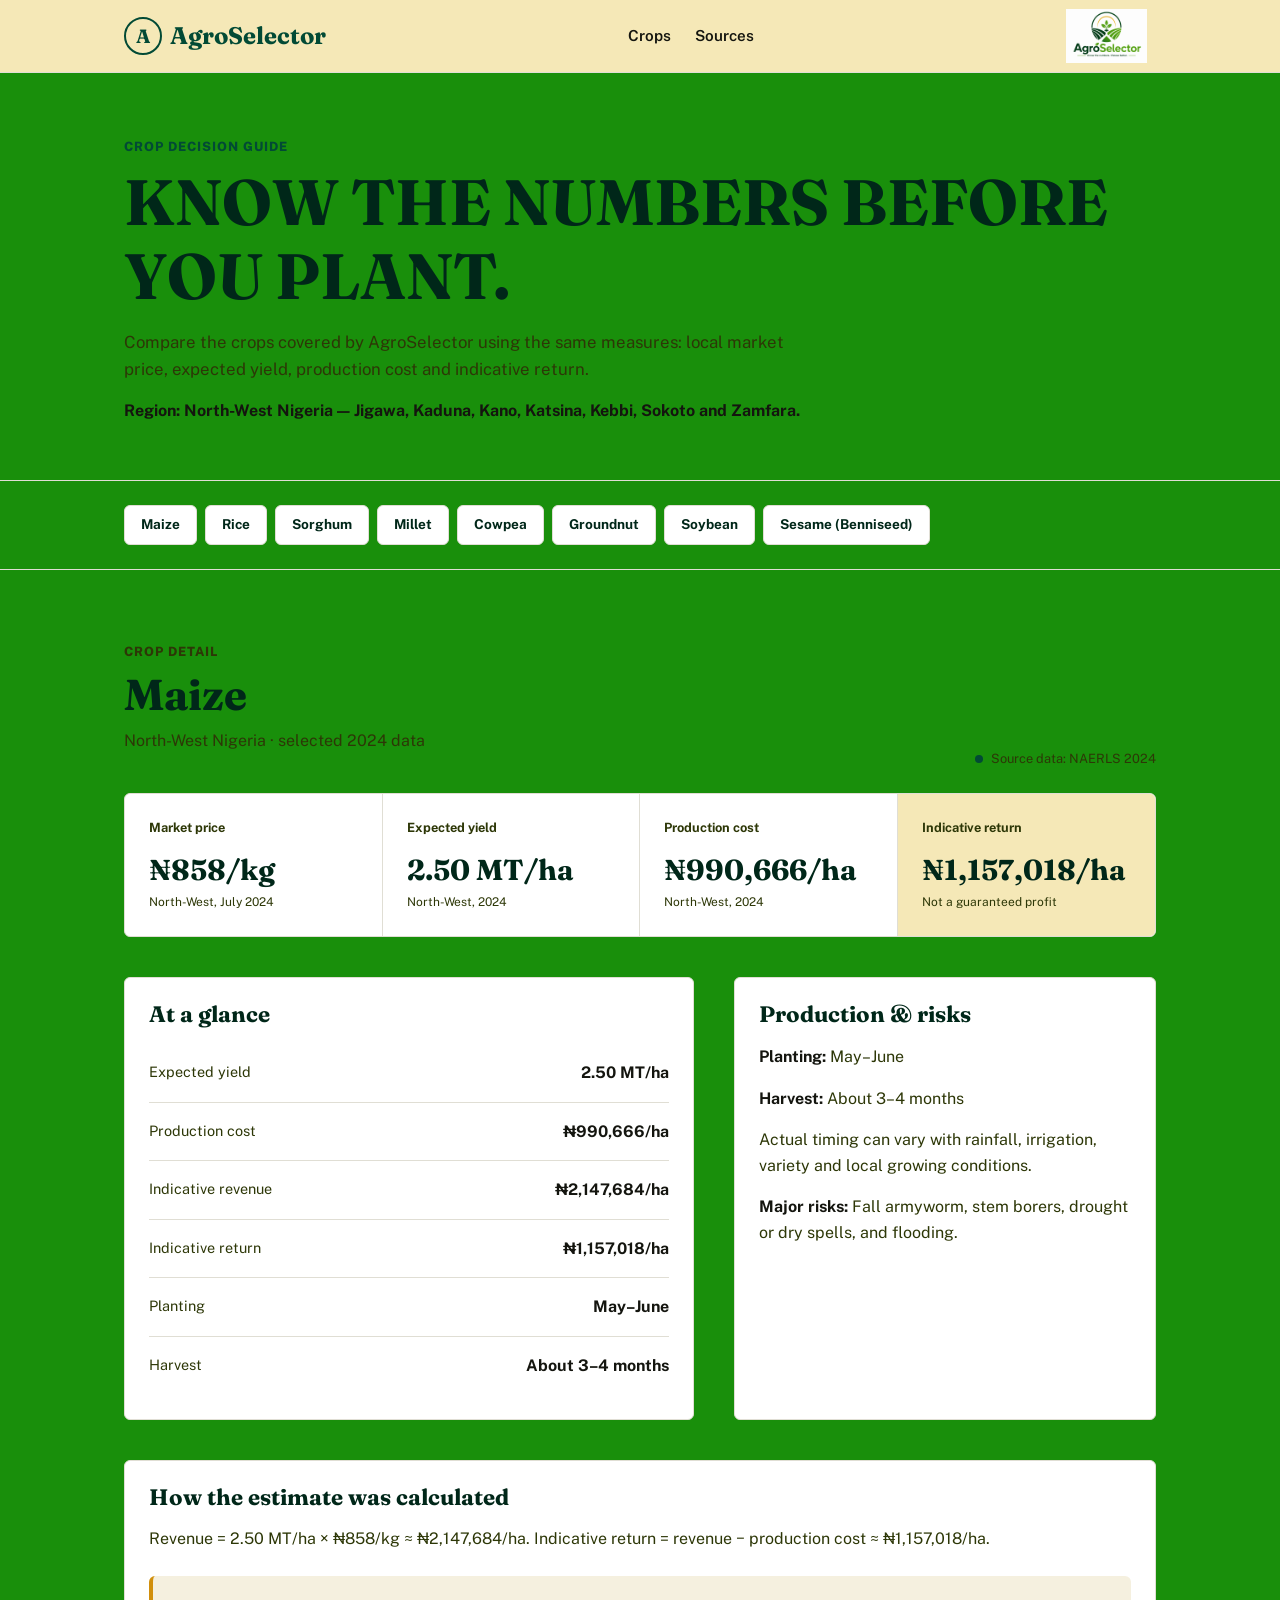
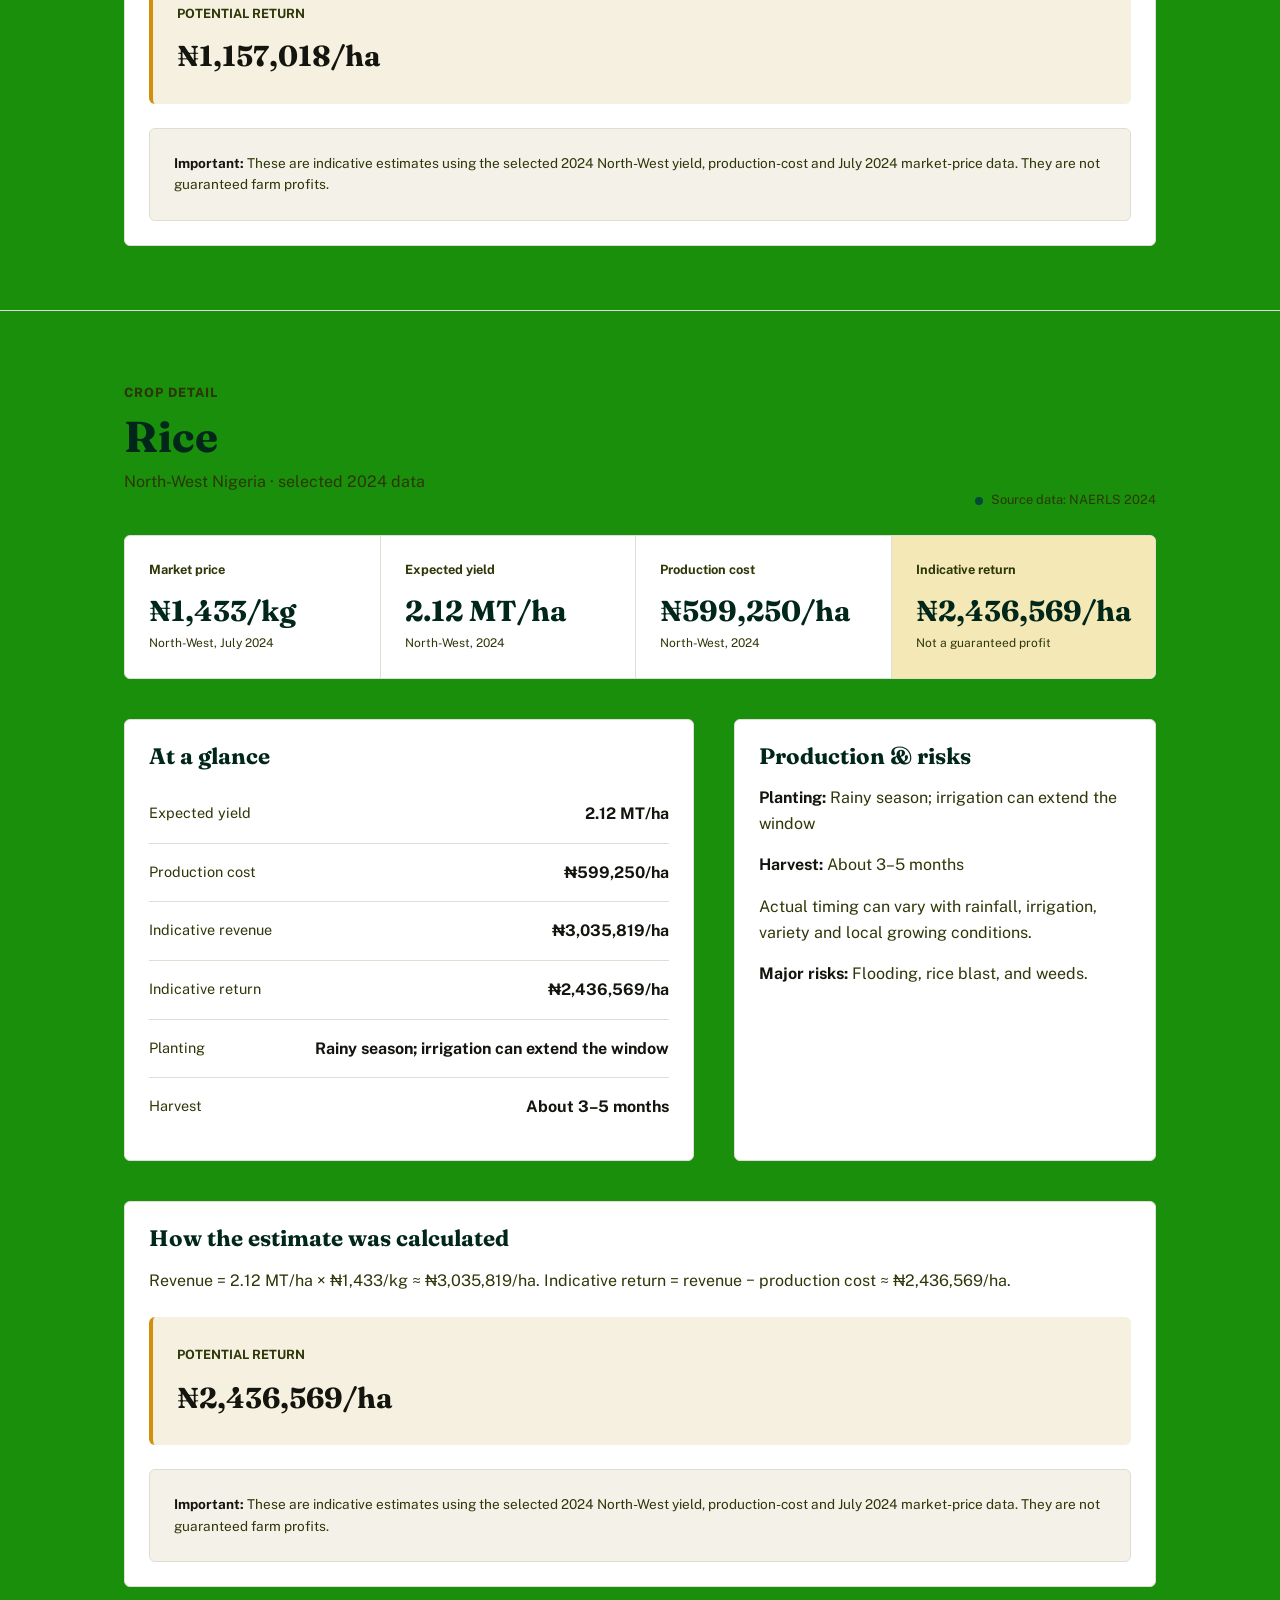
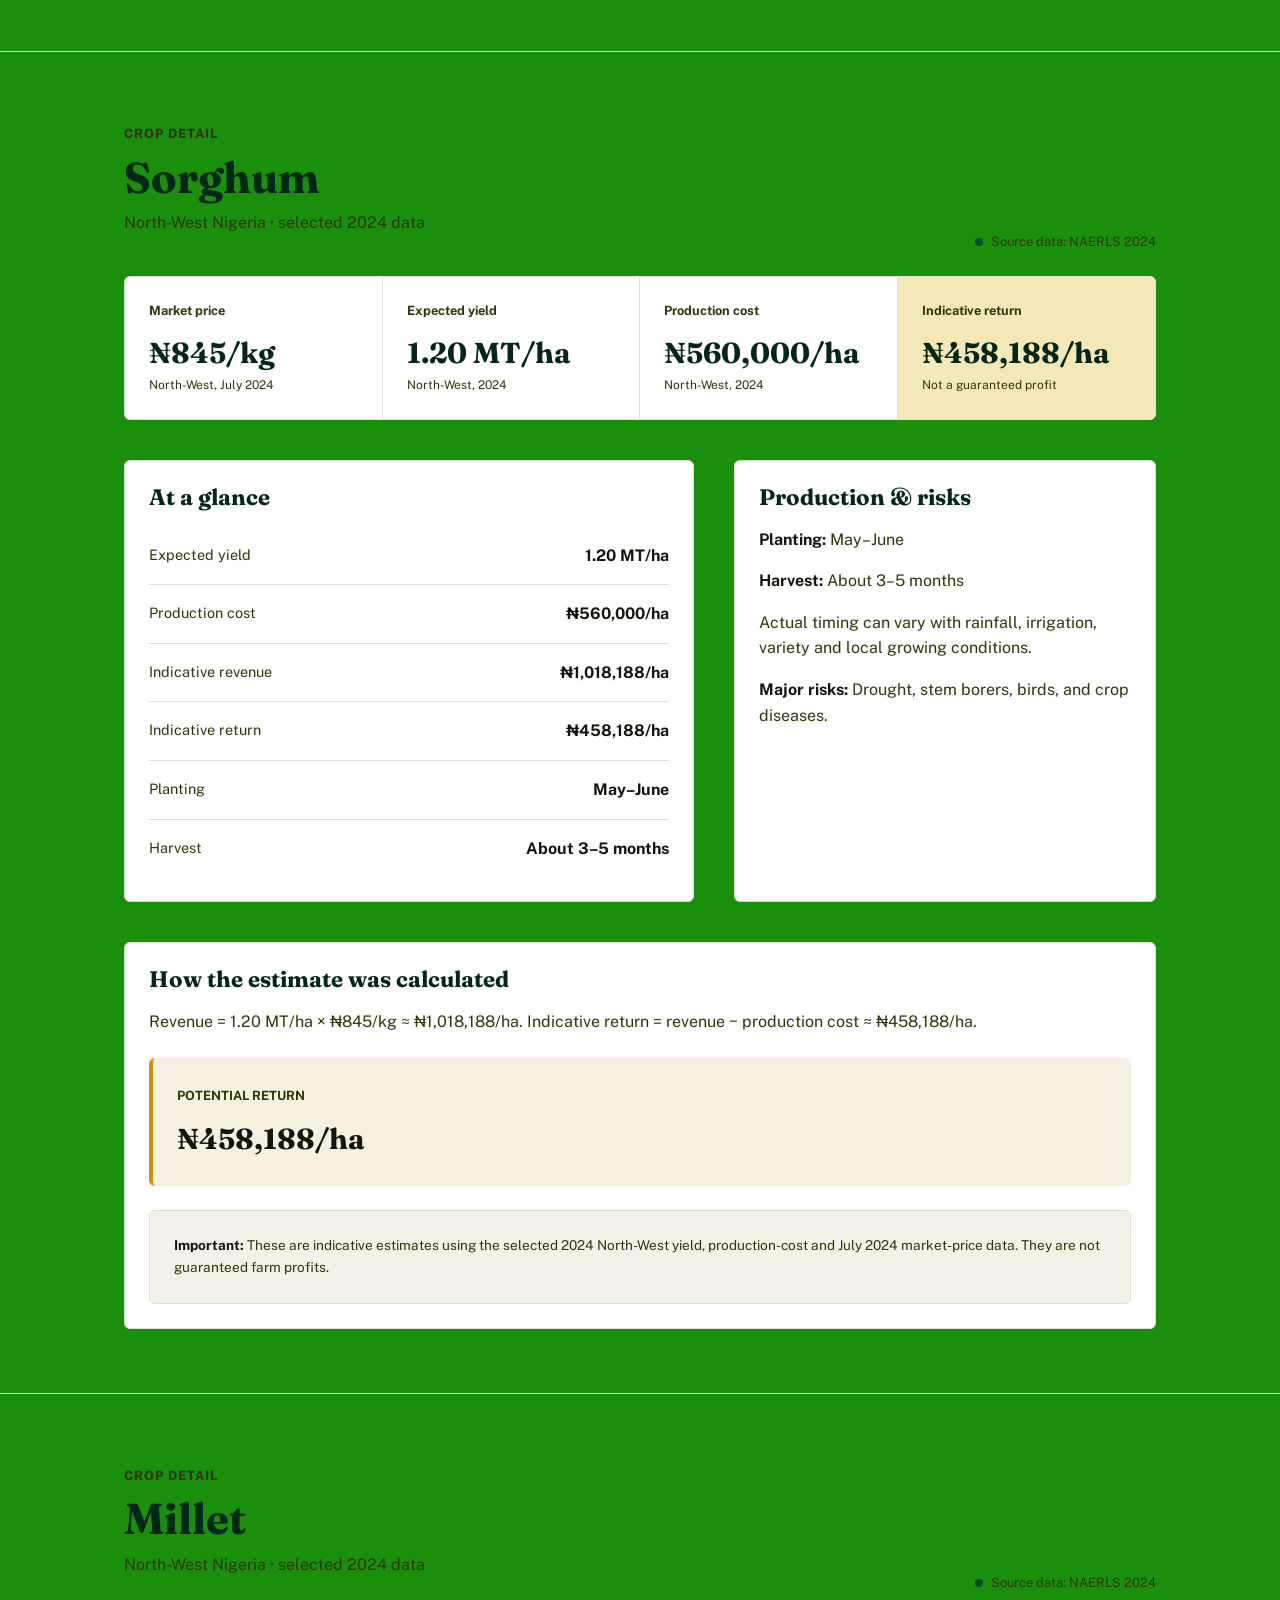
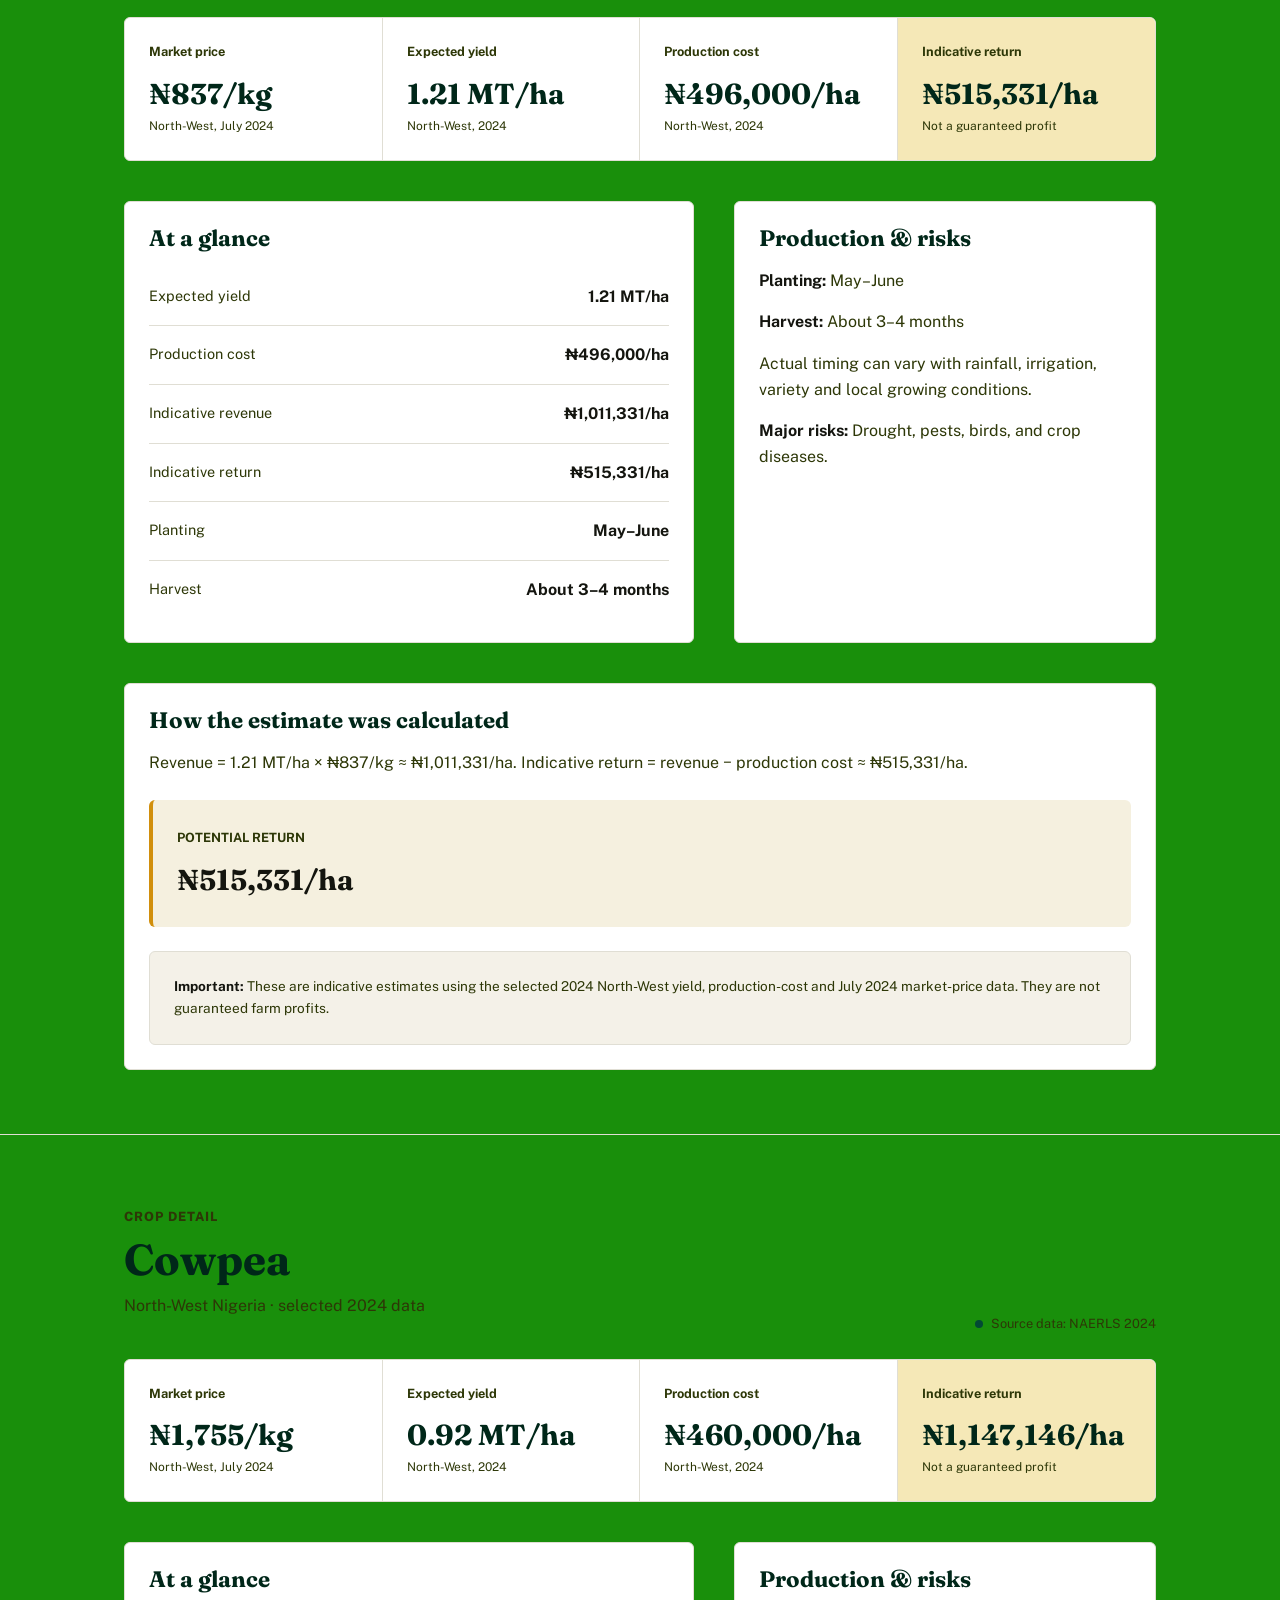
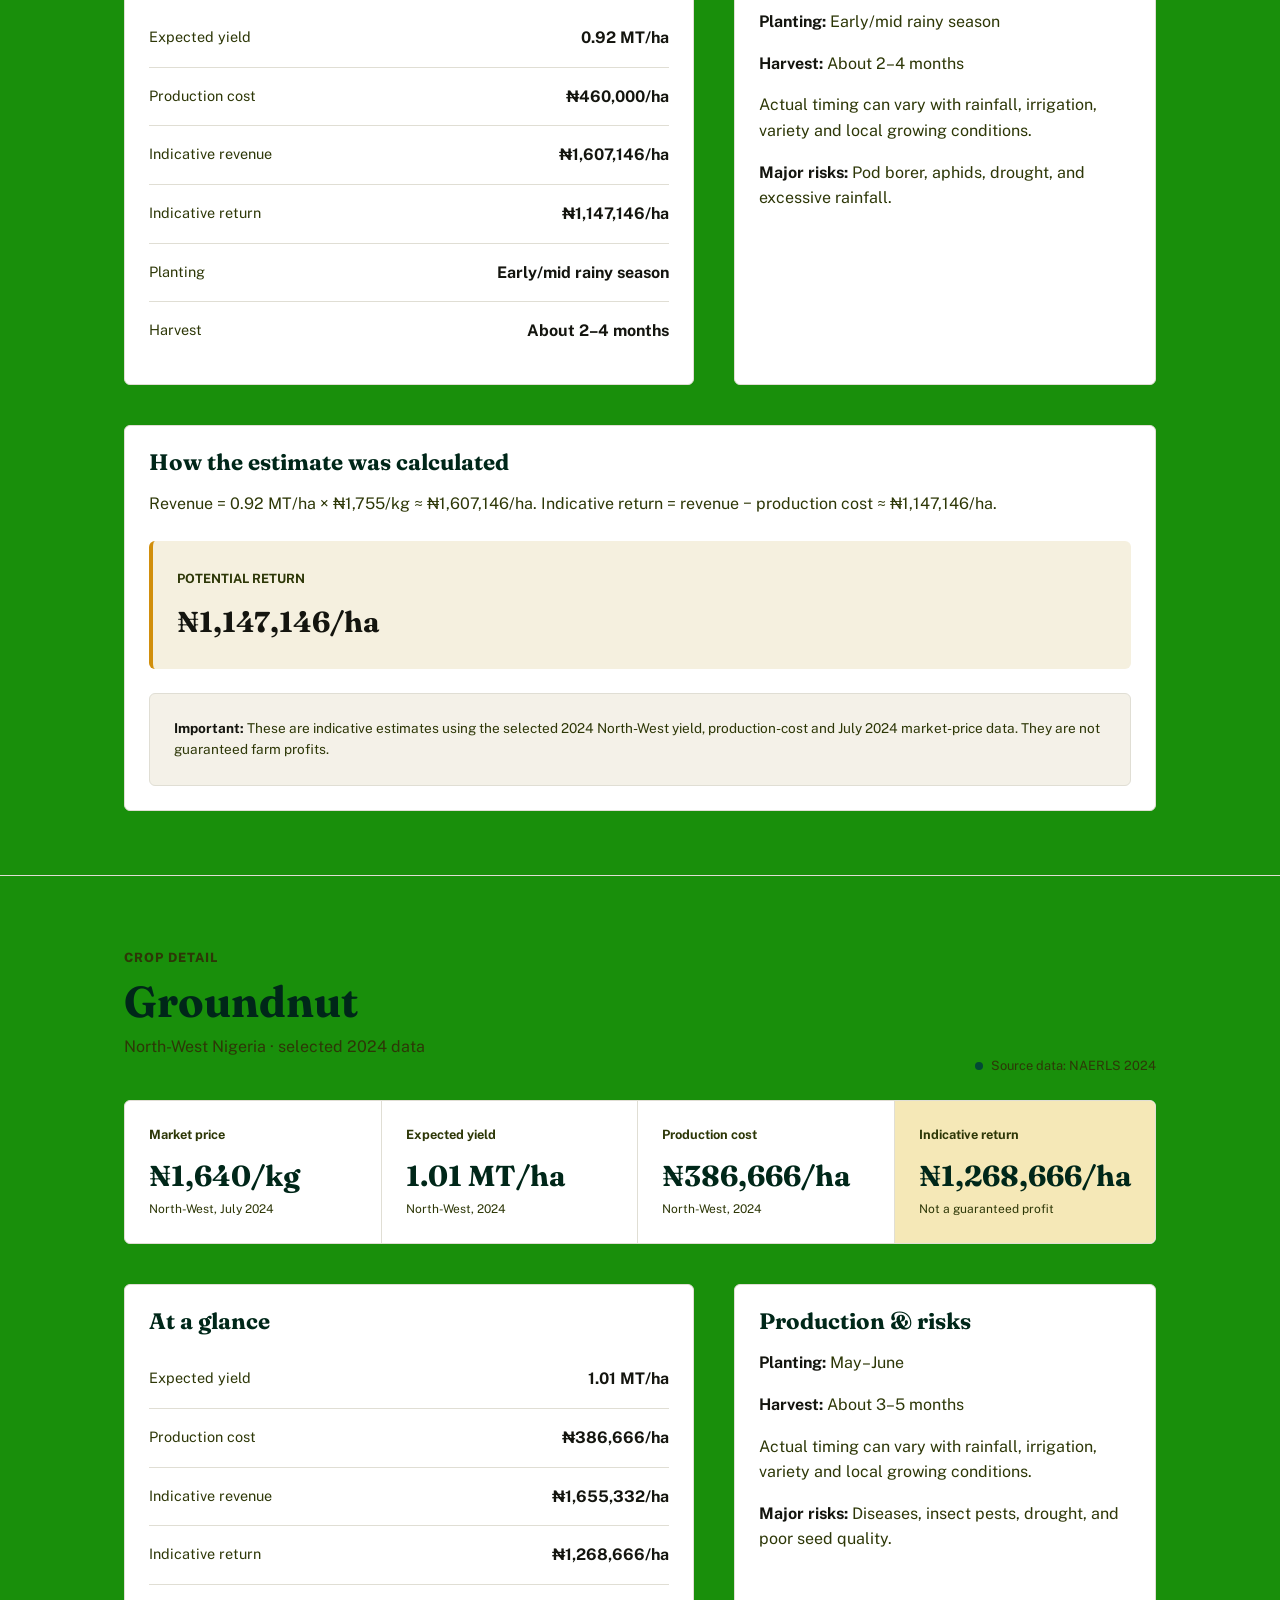
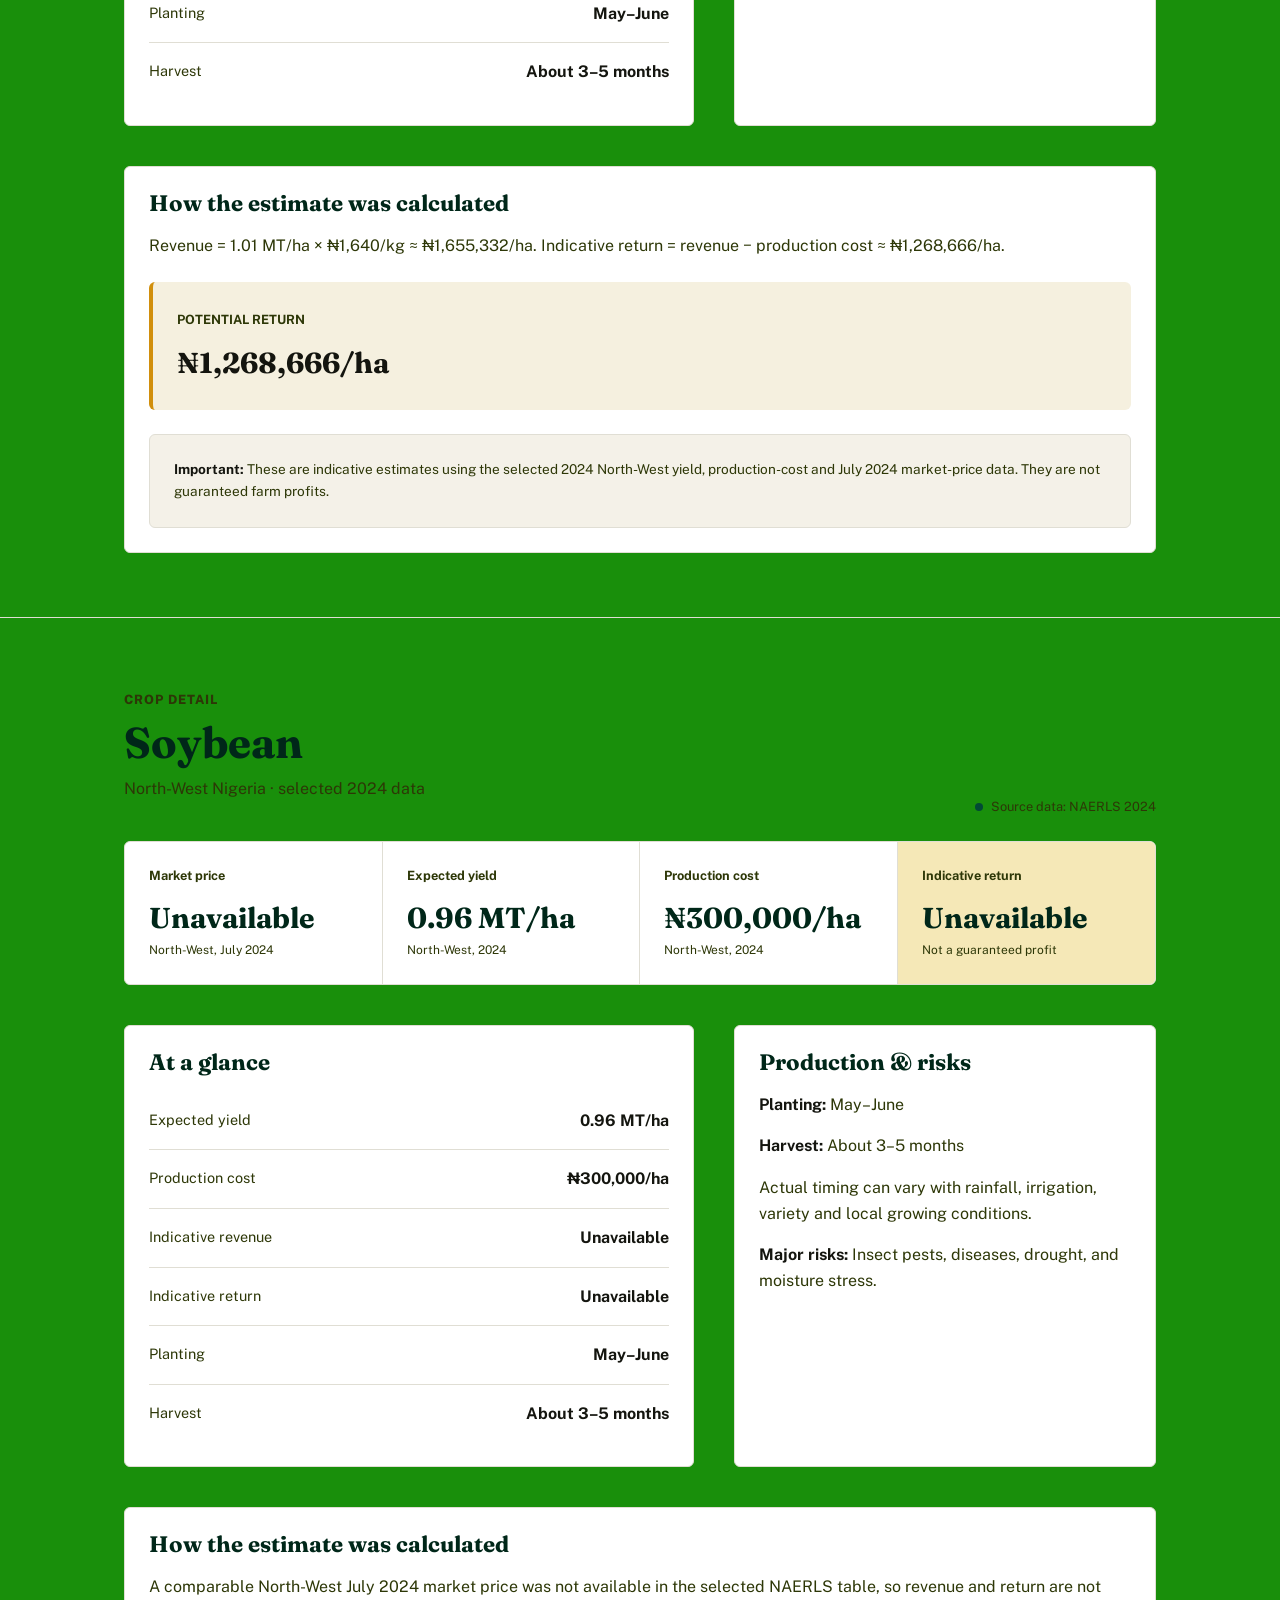
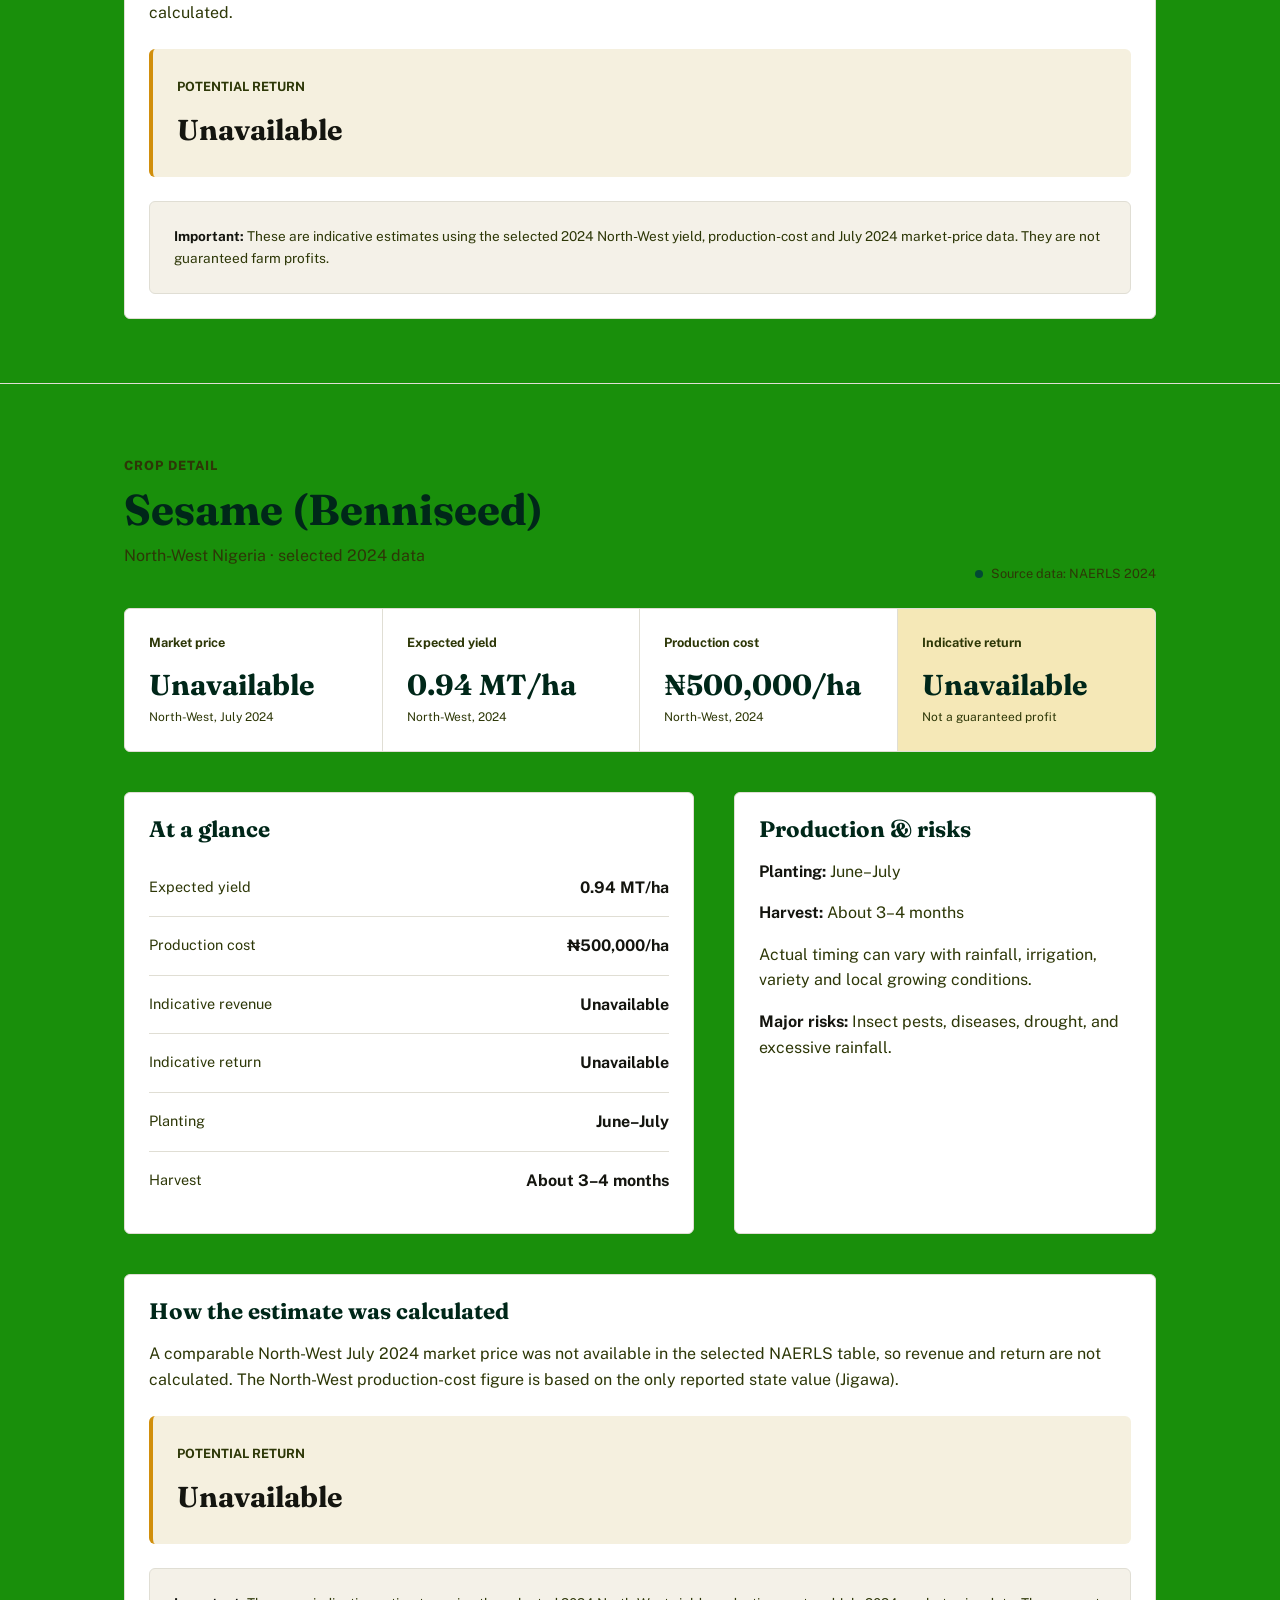
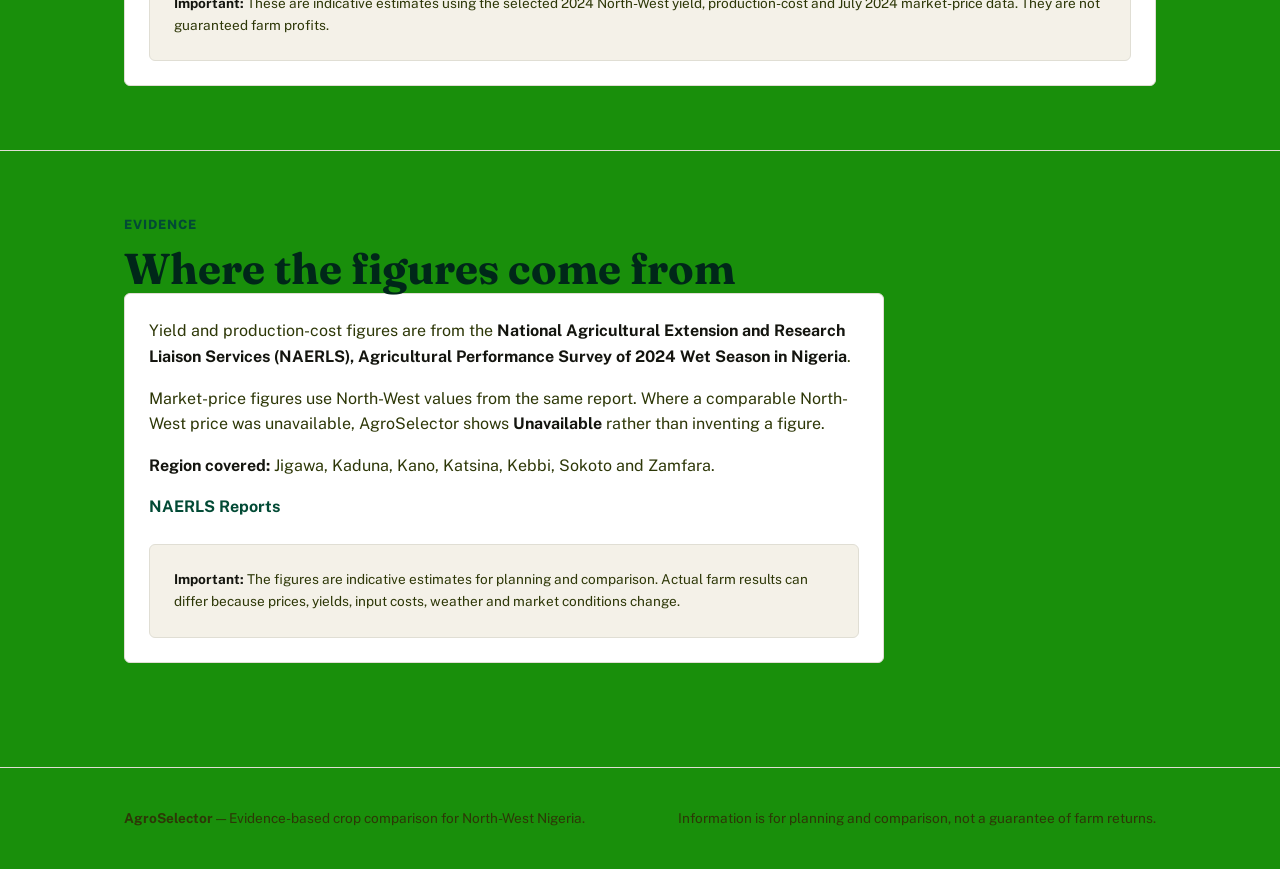
==== agroselector-crop-details.html @ f5504c43 "Add selector pod project files" ====
<!DOCTYPE html>
<html lang="en">
<head>
  <meta charset="UTF-8">
  <meta name="viewport" content="width=device-width, initial-scale=1.0">
  <title>AgroSelector | North-West Nigeria Crop Details</title>
  <meta name="description" content="AgroSelector crop figures for North-West Nigeria: market price, yield, production cost and indicative return.">
  <link rel="preconnect" href="https://fonts.googleapis.com">
  <link rel="preconnect" href="https://fonts.gstatic.com" crossorigin>
  <link href="https://fonts.googleapis.com/css2?family=Fraunces:wght@500;600;700&family=Public+Sans:wght@400;500;600;700;800&display=swap" rel="stylesheet">
  <link rel="stylesheet" href="brand.css">
  <link rel="stylesheet" href="agroselector-detail.css">
  
</head>
<body>

<header class="navbar">
  <div class="navbar-inner">
    <a href="#top" class="logo" aria-label="AgroSelector home">
      <span class="logo-mark">A</span>
      <span>AgroSelector</span>
    </a>
    <nav class="nav-links" aria-label="Main navigation">
      <a href="#crops">Crops</a>
      <a href="#sources">Sources</a>
    </nav>
    <img class="logo-image" src="logo.png" alt="AgroSelector logo">
  </div>
</header>

<main id="top">
  <section class="page-intro">
    <div class="wrap">
      <p class="eyebrow">Crop decision guide</p>
      <h1>KNOW THE NUMBERS BEFORE YOU PLANT.</h1>
      <p class="intro-copy">
        Compare the crops covered by AgroSelector using the same measures:
        local market price, expected yield, production cost and indicative return.
      </p>
      <p class="region-line">Region: North-West Nigeria — Jigawa, Kaduna, Kano, Katsina, Kebbi, Sokoto and Zamfara.</p>
    </div>
  </section>

  <nav class="crop-index" id="crops" aria-label="Crop sections">
    <div class="wrap crop-index-inner">
      <a href="#maize">Maize</a><a href="#rice">Rice</a><a href="#sorghum">Sorghum</a><a href="#millet">Millet</a><a href="#cowpea">Cowpea</a><a href="#groundnut">Groundnut</a><a href="#soybean">Soybean</a><a href="#sesame">Sesame (Benniseed)</a>
    </div>
  </nav>

  
    <section class="crop" id="maize">
      <div class="wrap">
        <div class="crop-head">
          <div>
            <p class="eyebrow">Crop detail</p>
            <h2>Maize</h2>
            <p>North-West Nigeria · selected 2024 data</p>
          </div>
          <div class="status"><span class="dot"></span>Source data: NAERLS 2024</div>
        </div>

        <div class="decision-panel" aria-label="Maize decision figures">
          <div class="metric">
            <span class="metric-label">Market price</span>
            <strong class="metric-value">₦858/kg</strong>
            <span class="metric-note">North-West, July 2024</span>
          </div>
          <div class="metric">
            <span class="metric-label">Expected yield</span>
            <strong class="metric-value">2.50 MT/ha</strong>
            <span class="metric-note">North-West, 2024</span>
          </div>
          <div class="metric">
            <span class="metric-label">Production cost</span>
            <strong class="metric-value">₦990,666/ha</strong>
            <span class="metric-note">North-West, 2024</span>
          </div>
          <div class="metric metric-return">
            <span class="metric-label">Indicative return</span>
            <strong class="metric-value">₦1,157,018/ha</strong>
            <span class="metric-note">Not a guaranteed profit</span>
          </div>
        </div>

        <div class="detail-grid">
          <article class="detail-block">
            <h3>At a glance</h3>
            <ul class="data-list">
              <li><span>Expected yield</span><strong>2.50 MT/ha</strong></li>
              <li><span>Production cost</span><strong>₦990,666/ha</strong></li>
              <li><span>Indicative revenue</span><strong>₦2,147,684/ha</strong></li>
              <li><span>Indicative return</span><strong>₦1,157,018/ha</strong></li>
              <li><span>Planting</span><strong>May–June</strong></li>
              <li><span>Harvest</span><strong>About 3–4 months</strong></li>
            </ul>
          </article>

          <article class="detail-block">
            <h3>Production & risks</h3>
            <p><strong>Planting:</strong> May–June</p>
            <p><strong>Harvest:</strong> About 3–4 months</p>
            <p>Actual timing can vary with rainfall, irrigation, variety and local growing conditions.</p>
            <p><strong>Major risks:</strong> Fall armyworm, stem borers, drought or dry spells, and flooding.</p>
          </article>
        </div>

        <article class="detail-block" style="margin-top:var(--s4)">
          <h3>How the estimate was calculated</h3>
          <p>Revenue = 2.50 MT/ha × ₦858/kg ≈ ₦2,147,684/ha. Indicative return = revenue − production cost ≈ ₦1,157,018/ha.</p>
          <div class="return-box">
            <span class="return-label">Potential return</span>
            <strong class="return-value">₦1,157,018/ha</strong>
          </div>
          <div class="notice">
            <strong>Important:</strong> These are indicative estimates using the selected 2024 North-West yield,
            production-cost and July 2024 market-price data. They are not guaranteed farm profits.
          </div>
        </article>
      </div>
    </section>
    
    <section class="crop" id="rice">
      <div class="wrap">
        <div class="crop-head">
          <div>
            <p class="eyebrow">Crop detail</p>
            <h2>Rice</h2>
            <p>North-West Nigeria · selected 2024 data</p>
          </div>
          <div class="status"><span class="dot"></span>Source data: NAERLS 2024</div>
        </div>

        <div class="decision-panel" aria-label="Rice decision figures">
          <div class="metric">
            <span class="metric-label">Market price</span>
            <strong class="metric-value">₦1,433/kg</strong>
            <span class="metric-note">North-West, July 2024</span>
          </div>
          <div class="metric">
            <span class="metric-label">Expected yield</span>
            <strong class="metric-value">2.12 MT/ha</strong>
            <span class="metric-note">North-West, 2024</span>
          </div>
          <div class="metric">
            <span class="metric-label">Production cost</span>
            <strong class="metric-value">₦599,250/ha</strong>
            <span class="metric-note">North-West, 2024</span>
          </div>
          <div class="metric metric-return">
            <span class="metric-label">Indicative return</span>
            <strong class="metric-value">₦2,436,569/ha</strong>
            <span class="metric-note">Not a guaranteed profit</span>
          </div>
        </div>

        <div class="detail-grid">
          <article class="detail-block">
            <h3>At a glance</h3>
            <ul class="data-list">
              <li><span>Expected yield</span><strong>2.12 MT/ha</strong></li>
              <li><span>Production cost</span><strong>₦599,250/ha</strong></li>
              <li><span>Indicative revenue</span><strong>₦3,035,819/ha</strong></li>
              <li><span>Indicative return</span><strong>₦2,436,569/ha</strong></li>
              <li><span>Planting</span><strong>Rainy season; irrigation can extend the window</strong></li>
              <li><span>Harvest</span><strong>About 3–5 months</strong></li>
            </ul>
          </article>

          <article class="detail-block">
            <h3>Production & risks</h3>
            <p><strong>Planting:</strong> Rainy season; irrigation can extend the window</p>
            <p><strong>Harvest:</strong> About 3–5 months</p>
            <p>Actual timing can vary with rainfall, irrigation, variety and local growing conditions.</p>
            <p><strong>Major risks:</strong> Flooding, rice blast, and weeds.</p>
          </article>
        </div>

        <article class="detail-block" style="margin-top:var(--s4)">
          <h3>How the estimate was calculated</h3>
          <p>Revenue = 2.12 MT/ha × ₦1,433/kg ≈ ₦3,035,819/ha. Indicative return = revenue − production cost ≈ ₦2,436,569/ha.</p>
          <div class="return-box">
            <span class="return-label">Potential return</span>
            <strong class="return-value">₦2,436,569/ha</strong>
          </div>
          <div class="notice">
            <strong>Important:</strong> These are indicative estimates using the selected 2024 North-West yield,
            production-cost and July 2024 market-price data. They are not guaranteed farm profits.
          </div>
        </article>
      </div>
    </section>
    
    <section class="crop" id="sorghum">
      <div class="wrap">
        <div class="crop-head">
          <div>
            <p class="eyebrow">Crop detail</p>
            <h2>Sorghum</h2>
            <p>North-West Nigeria · selected 2024 data</p>
          </div>
          <div class="status"><span class="dot"></span>Source data: NAERLS 2024</div>
        </div>

        <div class="decision-panel" aria-label="Sorghum decision figures">
          <div class="metric">
            <span class="metric-label">Market price</span>
            <strong class="metric-value">₦845/kg</strong>
            <span class="metric-note">North-West, July 2024</span>
          </div>
          <div class="metric">
            <span class="metric-label">Expected yield</span>
            <strong class="metric-value">1.20 MT/ha</strong>
            <span class="metric-note">North-West, 2024</span>
          </div>
          <div class="metric">
            <span class="metric-label">Production cost</span>
            <strong class="metric-value">₦560,000/ha</strong>
            <span class="metric-note">North-West, 2024</span>
          </div>
          <div class="metric metric-return">
            <span class="metric-label">Indicative return</span>
            <strong class="metric-value">₦458,188/ha</strong>
            <span class="metric-note">Not a guaranteed profit</span>
          </div>
        </div>

        <div class="detail-grid">
          <article class="detail-block">
            <h3>At a glance</h3>
            <ul class="data-list">
              <li><span>Expected yield</span><strong>1.20 MT/ha</strong></li>
              <li><span>Production cost</span><strong>₦560,000/ha</strong></li>
              <li><span>Indicative revenue</span><strong>₦1,018,188/ha</strong></li>
              <li><span>Indicative return</span><strong>₦458,188/ha</strong></li>
              <li><span>Planting</span><strong>May–June</strong></li>
              <li><span>Harvest</span><strong>About 3–5 months</strong></li>
            </ul>
          </article>

          <article class="detail-block">
            <h3>Production & risks</h3>
            <p><strong>Planting:</strong> May–June</p>
            <p><strong>Harvest:</strong> About 3–5 months</p>
            <p>Actual timing can vary with rainfall, irrigation, variety and local growing conditions.</p>
            <p><strong>Major risks:</strong> Drought, stem borers, birds, and crop diseases.</p>
          </article>
        </div>

        <article class="detail-block" style="margin-top:var(--s4)">
          <h3>How the estimate was calculated</h3>
          <p>Revenue = 1.20 MT/ha × ₦845/kg ≈ ₦1,018,188/ha. Indicative return = revenue − production cost ≈ ₦458,188/ha.</p>
          <div class="return-box">
            <span class="return-label">Potential return</span>
            <strong class="return-value">₦458,188/ha</strong>
          </div>
          <div class="notice">
            <strong>Important:</strong> These are indicative estimates using the selected 2024 North-West yield,
            production-cost and July 2024 market-price data. They are not guaranteed farm profits.
          </div>
        </article>
      </div>
    </section>
    
    <section class="crop" id="millet">
      <div class="wrap">
        <div class="crop-head">
          <div>
            <p class="eyebrow">Crop detail</p>
            <h2>Millet</h2>
            <p>North-West Nigeria · selected 2024 data</p>
          </div>
          <div class="status"><span class="dot"></span>Source data: NAERLS 2024</div>
        </div>

        <div class="decision-panel" aria-label="Millet decision figures">
          <div class="metric">
            <span class="metric-label">Market price</span>
            <strong class="metric-value">₦837/kg</strong>
            <span class="metric-note">North-West, July 2024</span>
          </div>
          <div class="metric">
            <span class="metric-label">Expected yield</span>
            <strong class="metric-value">1.21 MT/ha</strong>
            <span class="metric-note">North-West, 2024</span>
          </div>
          <div class="metric">
            <span class="metric-label">Production cost</span>
            <strong class="metric-value">₦496,000/ha</strong>
            <span class="metric-note">North-West, 2024</span>
          </div>
          <div class="metric metric-return">
            <span class="metric-label">Indicative return</span>
            <strong class="metric-value">₦515,331/ha</strong>
            <span class="metric-note">Not a guaranteed profit</span>
          </div>
        </div>

        <div class="detail-grid">
          <article class="detail-block">
            <h3>At a glance</h3>
            <ul class="data-list">
              <li><span>Expected yield</span><strong>1.21 MT/ha</strong></li>
              <li><span>Production cost</span><strong>₦496,000/ha</strong></li>
              <li><span>Indicative revenue</span><strong>₦1,011,331/ha</strong></li>
              <li><span>Indicative return</span><strong>₦515,331/ha</strong></li>
              <li><span>Planting</span><strong>May–June</strong></li>
              <li><span>Harvest</span><strong>About 3–4 months</strong></li>
            </ul>
          </article>

          <article class="detail-block">
            <h3>Production & risks</h3>
            <p><strong>Planting:</strong> May–June</p>
            <p><strong>Harvest:</strong> About 3–4 months</p>
            <p>Actual timing can vary with rainfall, irrigation, variety and local growing conditions.</p>
            <p><strong>Major risks:</strong> Drought, pests, birds, and crop diseases.</p>
          </article>
        </div>

        <article class="detail-block" style="margin-top:var(--s4)">
          <h3>How the estimate was calculated</h3>
          <p>Revenue = 1.21 MT/ha × ₦837/kg ≈ ₦1,011,331/ha. Indicative return = revenue − production cost ≈ ₦515,331/ha.</p>
          <div class="return-box">
            <span class="return-label">Potential return</span>
            <strong class="return-value">₦515,331/ha</strong>
          </div>
          <div class="notice">
            <strong>Important:</strong> These are indicative estimates using the selected 2024 North-West yield,
            production-cost and July 2024 market-price data. They are not guaranteed farm profits.
          </div>
        </article>
      </div>
    </section>
    
    <section class="crop" id="cowpea">
      <div class="wrap">
        <div class="crop-head">
          <div>
            <p class="eyebrow">Crop detail</p>
            <h2>Cowpea</h2>
            <p>North-West Nigeria · selected 2024 data</p>
          </div>
          <div class="status"><span class="dot"></span>Source data: NAERLS 2024</div>
        </div>

        <div class="decision-panel" aria-label="Cowpea decision figures">
          <div class="metric">
            <span class="metric-label">Market price</span>
            <strong class="metric-value">₦1,755/kg</strong>
            <span class="metric-note">North-West, July 2024</span>
          </div>
          <div class="metric">
            <span class="metric-label">Expected yield</span>
            <strong class="metric-value">0.92 MT/ha</strong>
            <span class="metric-note">North-West, 2024</span>
          </div>
          <div class="metric">
            <span class="metric-label">Production cost</span>
            <strong class="metric-value">₦460,000/ha</strong>
            <span class="metric-note">North-West, 2024</span>
          </div>
          <div class="metric metric-return">
            <span class="metric-label">Indicative return</span>
            <strong class="metric-value">₦1,147,146/ha</strong>
            <span class="metric-note">Not a guaranteed profit</span>
          </div>
        </div>

        <div class="detail-grid">
          <article class="detail-block">
            <h3>At a glance</h3>
            <ul class="data-list">
              <li><span>Expected yield</span><strong>0.92 MT/ha</strong></li>
              <li><span>Production cost</span><strong>₦460,000/ha</strong></li>
              <li><span>Indicative revenue</span><strong>₦1,607,146/ha</strong></li>
              <li><span>Indicative return</span><strong>₦1,147,146/ha</strong></li>
              <li><span>Planting</span><strong>Early/mid rainy season</strong></li>
              <li><span>Harvest</span><strong>About 2–4 months</strong></li>
            </ul>
          </article>

          <article class="detail-block">
            <h3>Production & risks</h3>
            <p><strong>Planting:</strong> Early/mid rainy season</p>
            <p><strong>Harvest:</strong> About 2–4 months</p>
            <p>Actual timing can vary with rainfall, irrigation, variety and local growing conditions.</p>
            <p><strong>Major risks:</strong> Pod borer, aphids, drought, and excessive rainfall.</p>
          </article>
        </div>

        <article class="detail-block" style="margin-top:var(--s4)">
          <h3>How the estimate was calculated</h3>
          <p>Revenue = 0.92 MT/ha × ₦1,755/kg ≈ ₦1,607,146/ha. Indicative return = revenue − production cost ≈ ₦1,147,146/ha.</p>
          <div class="return-box">
            <span class="return-label">Potential return</span>
            <strong class="return-value">₦1,147,146/ha</strong>
          </div>
          <div class="notice">
            <strong>Important:</strong> These are indicative estimates using the selected 2024 North-West yield,
            production-cost and July 2024 market-price data. They are not guaranteed farm profits.
          </div>
        </article>
      </div>
    </section>
    
    <section class="crop" id="groundnut">
      <div class="wrap">
        <div class="crop-head">
          <div>
            <p class="eyebrow">Crop detail</p>
            <h2>Groundnut</h2>
            <p>North-West Nigeria · selected 2024 data</p>
          </div>
          <div class="status"><span class="dot"></span>Source data: NAERLS 2024</div>
        </div>

        <div class="decision-panel" aria-label="Groundnut decision figures">
          <div class="metric">
            <span class="metric-label">Market price</span>
            <strong class="metric-value">₦1,640/kg</strong>
            <span class="metric-note">North-West, July 2024</span>
          </div>
          <div class="metric">
            <span class="metric-label">Expected yield</span>
            <strong class="metric-value">1.01 MT/ha</strong>
            <span class="metric-note">North-West, 2024</span>
          </div>
          <div class="metric">
            <span class="metric-label">Production cost</span>
            <strong class="metric-value">₦386,666/ha</strong>
            <span class="metric-note">North-West, 2024</span>
          </div>
          <div class="metric metric-return">
            <span class="metric-label">Indicative return</span>
            <strong class="metric-value">₦1,268,666/ha</strong>
            <span class="metric-note">Not a guaranteed profit</span>
          </div>
        </div>

        <div class="detail-grid">
          <article class="detail-block">
            <h3>At a glance</h3>
            <ul class="data-list">
              <li><span>Expected yield</span><strong>1.01 MT/ha</strong></li>
              <li><span>Production cost</span><strong>₦386,666/ha</strong></li>
              <li><span>Indicative revenue</span><strong>₦1,655,332/ha</strong></li>
              <li><span>Indicative return</span><strong>₦1,268,666/ha</strong></li>
              <li><span>Planting</span><strong>May–June</strong></li>
              <li><span>Harvest</span><strong>About 3–5 months</strong></li>
            </ul>
          </article>

          <article class="detail-block">
            <h3>Production & risks</h3>
            <p><strong>Planting:</strong> May–June</p>
            <p><strong>Harvest:</strong> About 3–5 months</p>
            <p>Actual timing can vary with rainfall, irrigation, variety and local growing conditions.</p>
            <p><strong>Major risks:</strong> Diseases, insect pests, drought, and poor seed quality.</p>
          </article>
        </div>

        <article class="detail-block" style="margin-top:var(--s4)">
          <h3>How the estimate was calculated</h3>
          <p>Revenue = 1.01 MT/ha × ₦1,640/kg ≈ ₦1,655,332/ha. Indicative return = revenue − production cost ≈ ₦1,268,666/ha.</p>
          <div class="return-box">
            <span class="return-label">Potential return</span>
            <strong class="return-value">₦1,268,666/ha</strong>
          </div>
          <div class="notice">
            <strong>Important:</strong> These are indicative estimates using the selected 2024 North-West yield,
            production-cost and July 2024 market-price data. They are not guaranteed farm profits.
          </div>
        </article>
      </div>
    </section>
    
    <section class="crop" id="soybean">
      <div class="wrap">
        <div class="crop-head">
          <div>
            <p class="eyebrow">Crop detail</p>
            <h2>Soybean</h2>
            <p>North-West Nigeria · selected 2024 data</p>
          </div>
          <div class="status"><span class="dot"></span>Source data: NAERLS 2024</div>
        </div>

        <div class="decision-panel" aria-label="Soybean decision figures">
          <div class="metric">
            <span class="metric-label">Market price</span>
            <strong class="metric-value">Unavailable</strong>
            <span class="metric-note">North-West, July 2024</span>
          </div>
          <div class="metric">
            <span class="metric-label">Expected yield</span>
            <strong class="metric-value">0.96 MT/ha</strong>
            <span class="metric-note">North-West, 2024</span>
          </div>
          <div class="metric">
            <span class="metric-label">Production cost</span>
            <strong class="metric-value">₦300,000/ha</strong>
            <span class="metric-note">North-West, 2024</span>
          </div>
          <div class="metric metric-return">
            <span class="metric-label">Indicative return</span>
            <strong class="metric-value">Unavailable</strong>
            <span class="metric-note">Not a guaranteed profit</span>
          </div>
        </div>

        <div class="detail-grid">
          <article class="detail-block">
            <h3>At a glance</h3>
            <ul class="data-list">
              <li><span>Expected yield</span><strong>0.96 MT/ha</strong></li>
              <li><span>Production cost</span><strong>₦300,000/ha</strong></li>
              <li><span>Indicative revenue</span><strong>Unavailable</strong></li>
              <li><span>Indicative return</span><strong>Unavailable</strong></li>
              <li><span>Planting</span><strong>May–June</strong></li>
              <li><span>Harvest</span><strong>About 3–5 months</strong></li>
            </ul>
          </article>

          <article class="detail-block">
            <h3>Production & risks</h3>
            <p><strong>Planting:</strong> May–June</p>
            <p><strong>Harvest:</strong> About 3–5 months</p>
            <p>Actual timing can vary with rainfall, irrigation, variety and local growing conditions.</p>
            <p><strong>Major risks:</strong> Insect pests, diseases, drought, and moisture stress.</p>
          </article>
        </div>

        <article class="detail-block" style="margin-top:var(--s4)">
          <h3>How the estimate was calculated</h3>
          <p>A comparable North-West July 2024 market price was not available in the selected NAERLS table, so revenue and return are not calculated.</p>
          <div class="return-box">
            <span class="return-label">Potential return</span>
            <strong class="return-value">Unavailable</strong>
          </div>
          <div class="notice">
            <strong>Important:</strong> These are indicative estimates using the selected 2024 North-West yield,
            production-cost and July 2024 market-price data. They are not guaranteed farm profits.
          </div>
        </article>
      </div>
    </section>
    
    <section class="crop" id="sesame">
      <div class="wrap">
        <div class="crop-head">
          <div>
            <p class="eyebrow">Crop detail</p>
            <h2>Sesame (Benniseed)</h2>
            <p>North-West Nigeria · selected 2024 data</p>
          </div>
          <div class="status"><span class="dot"></span>Source data: NAERLS 2024</div>
        </div>

        <div class="decision-panel" aria-label="Sesame (Benniseed) decision figures">
          <div class="metric">
            <span class="metric-label">Market price</span>
            <strong class="metric-value">Unavailable</strong>
            <span class="metric-note">North-West, July 2024</span>
          </div>
          <div class="metric">
            <span class="metric-label">Expected yield</span>
            <strong class="metric-value">0.94 MT/ha</strong>
            <span class="metric-note">North-West, 2024</span>
          </div>
          <div class="metric">
            <span class="metric-label">Production cost</span>
            <strong class="metric-value">₦500,000/ha</strong>
            <span class="metric-note">North-West, 2024</span>
          </div>
          <div class="metric metric-return">
            <span class="metric-label">Indicative return</span>
            <strong class="metric-value">Unavailable</strong>
            <span class="metric-note">Not a guaranteed profit</span>
          </div>
        </div>

        <div class="detail-grid">
          <article class="detail-block">
            <h3>At a glance</h3>
            <ul class="data-list">
              <li><span>Expected yield</span><strong>0.94 MT/ha</strong></li>
              <li><span>Production cost</span><strong>₦500,000/ha</strong></li>
              <li><span>Indicative revenue</span><strong>Unavailable</strong></li>
              <li><span>Indicative return</span><strong>Unavailable</strong></li>
              <li><span>Planting</span><strong>June–July</strong></li>
              <li><span>Harvest</span><strong>About 3–4 months</strong></li>
            </ul>
          </article>

          <article class="detail-block">
            <h3>Production & risks</h3>
            <p><strong>Planting:</strong> June–July</p>
            <p><strong>Harvest:</strong> About 3–4 months</p>
            <p>Actual timing can vary with rainfall, irrigation, variety and local growing conditions.</p>
            <p><strong>Major risks:</strong> Insect pests, diseases, drought, and excessive rainfall.</p>
          </article>
        </div>

        <article class="detail-block" style="margin-top:var(--s4)">
          <h3>How the estimate was calculated</h3>
          <p>A comparable North-West July 2024 market price was not available in the selected NAERLS table, so revenue and return are not calculated. The North-West production-cost figure is based on the only reported state value (Jigawa).</p>
          <div class="return-box">
            <span class="return-label">Potential return</span>
            <strong class="return-value">Unavailable</strong>
          </div>
          <div class="notice">
            <strong>Important:</strong> These are indicative estimates using the selected 2024 North-West yield,
            production-cost and July 2024 market-price data. They are not guaranteed farm profits.
          </div>
        </article>
      </div>
    </section>
    

  <section class="sources" id="sources">
    <div class="wrap">
      <p class="eyebrow">Evidence</p>
      <h2>Where the figures come from</h2>
      <div class="source-card">
        <p>
          Yield and production-cost figures are from the
          <strong>National Agricultural Extension and Research Liaison Services (NAERLS),
          Agricultural Performance Survey of 2024 Wet Season in Nigeria</strong>.
        </p>
        <p>
          Market-price figures use North-West values from the same report.
          Where a comparable North-West price was unavailable, AgroSelector shows
          <strong>Unavailable</strong> rather than inventing a figure.
        </p>
        <p>
          <strong>Region covered:</strong> Jigawa, Kaduna, Kano, Katsina, Kebbi, Sokoto and Zamfara.
        </p>
        <p>
          <a href="https://naerls.gov.ng/reports/" target="_blank" rel="noopener">
            NAERLS Reports
          </a>
        </p>
        <div class="notice">
          <strong>Important:</strong> The figures are indicative estimates for planning and comparison.
          Actual farm results can differ because prices, yields, input costs, weather and market conditions change.
        </div>
      </div>
    </div>
  </section>
</main>

<footer class="site-footer">
  <div class="wrap footer-inner">
    <p><strong>AgroSelector</strong> — Evidence-based crop comparison for North-West Nigeria.</p>
    <p>Information is for planning and comparison, not a guarantee of farm returns.</p>
  </div>
</footer>

</body>
</html>
---- brand.css ----
/*
==========================================================
 AGROSELECTOR — BRAND & UI SYSTEM
 Purpose:
 Help smallholder farmers compare crops using
 local price, yield, input cost and potential return.

 IMPORTANT:
 The POD brand variables are preserved exactly.
==========================================================
*/

/* ========================================================
   1. BRAND
======================================================== */

:root {
  /* POD BRAND SHEET — DO NOT EDIT */
  --brand:      #1B4D3E;
  --brand-dark: #123328;
  --accent:     #E4A11B;
  --ink:        #14150F;
  --muted:      #5F6158;
  --paper:      #FBFAF6;
  --line:       #E0DED4;

  --display: 'Fraunces', Georgia, serif;
  --body:    'Public Sans', system-ui, sans-serif;

  --s1: 8px;
  --s2: 16px;
  --s3: 24px;
  --s4: 40px;
  --s5: 64px;
  --s6: 96px;

  --radius: 6px;
  --wrap: 1080px;
}


/* ========================================================
   2. BASE
======================================================== */

* {
  box-sizing: border-box;
}

html {
  scroll-behavior: smooth;
}

body {
  background: var(--paper);
  color: var(--ink);
  font-family: var(--body);
  margin: 0;
  line-height: 1.6;
}

img {
  max-width: 100%;
  display: block;
}

button,
input,
select {
  font: inherit;
}

button {
  cursor: pointer;
}

a {
  color: var(--brand);
  text-decoration: none;
}

a:hover {
  color: var(--brand-dark);
}

h1,
h2,
h3 {
  font-family: var(--display);
  color: var(--brand-dark);
  margin: 0;
  line-height: 1.15;
}

h1 {
  font-size: clamp(2.2rem, 6vw, 4rem);
}

h2 {
  font-size: clamp(1.8rem, 4vw, 2.7rem);
}

h3 {
  font-size: 1.4rem;
}

p {
  margin: 0 0 var(--s2);
}

.wrap {
  max-width: var(--wrap);
  margin: 0 auto;
  padding: 0 var(--s3);
}


/* ========================================================
   3. NAVIGATION
======================================================== */

.navbar {
  border-bottom: 1px solid var(--line);
  background: var(--paper);
  position: sticky;
  top: 0;
  z-index: 100;
}

.navbar-inner {
  max-width: var(--wrap);
  min-height: 72px;
  margin: 0 auto;
  padding: 0 var(--s3);

  display: flex;
  align-items: center;
  justify-content: space-between;
  gap: var(--s3);
}

.logo {
  display: flex;
  align-items: center;
  gap: var(--s1);

  color: var(--brand-dark);
  font-family: var(--display);
  font-size: 1.5rem;
  font-weight: 700;
}

.logo-mark {
  width: 38px;
  height: 38px;

  border: 2px solid var(--brand);
  border-radius: 50%;

  display: grid;
  place-items: center;

  color: var(--brand);
  font-size: 1.2rem;
}

.logo span {
  color: var(--brand);
}

.nav-links {
  display: flex;
  align-items: center;
  gap: var(--s3);
}

.nav-links a {
  color: var(--ink);
  font-size: 0.95rem;
  font-weight: 600;
}

.nav-links a:hover {
  color: var(--brand);
}


/* ========================================================
   4. HERO
======================================================== */

.hero {
  padding: var(--s6) 0 var(--s5);
}

.hero-grid {
  display: grid;
  grid-template-columns: 1.25fr 0.75fr;
  align-items: center;
  gap: var(--s5);
}

.hero h1 {
  max-width: 720px;
}

.hero h1 span {
  color: var(--brand);
}

.hero-text {
  max-width: 650px;
  margin-top: var(--s3);

  color: var(--muted);
  font-size: 1.1rem;
}

.hero-actions {
  display: flex;
  flex-wrap: wrap;
  gap: var(--s2);
  margin-top: var(--s4);
}


/* ========================================================
   5. BUTTONS
======================================================== */

.btn {
  min-height: 46px;
  padding: 0 var(--s3);

  border: 1px solid transparent;
  border-radius: var(--radius);

  display: inline-flex;
  align-items: center;
  justify-content: center;

  font-weight: 700;
  transition: 0.2s ease;
}

.btn-primary {
  background: var(--brand);
  color: white;
}

.btn-primary:hover {
  background: var(--brand-dark);
  color: white;
}

.btn-secondary {
  background: transparent;
  color: var(--brand);
  border-color: var(--brand);
}

.btn-secondary:hover {
  background: var(--brand);
  color: white;
}


/* ========================================================
   6. DECISION INTRO
======================================================== */

.section {
  padding: var(--s5) 0;
}

.section-header {
  max-width: 680px;
  margin-bottom: var(--s4);
}

.section-label {
  margin-bottom: var(--s1);

  color: var(--brand);
  font-size: 0.8rem;
  font-weight: 800;
  letter-spacing: 0.08em;
  text-transform: uppercase;
}

.section-description {
  margin-top: var(--s2);
  color: var(--muted);
}


/* ========================================================
   7. FARMER LOCATION / FILTER BAR
======================================================== */

.filter-bar {
  padding: var(--s3);

  background: white;
  border: 1px solid var(--line);
  border-radius: var(--radius);

  display: grid;
  grid-template-columns: 1fr 1fr auto;
  gap: var(--s2);

  margin-bottom: var(--s4);
}

.field {
  display: flex;
  flex-direction: column;
  gap: var(--s1);
}

.field label {
  color: var(--muted);
  font-size: 0.8rem;
  font-weight: 700;
}

.field select,
.field input {
  width: 100%;
  min-height: 44px;

  padding: 0 var(--s2);

  background: var(--paper);
  color: var(--ink);

  border: 1px solid var(--line);
  border-radius: var(--radius);

  outline: none;
}

.field select:focus,
.field input:focus {
  border-color: var(--brand);
}


/* ========================================================
   8. CROP COMPARISON CARDS
======================================================== */

.crop-grid {
  display: grid;
  grid-template-columns: repeat(3, 1fr);
  gap: var(--s3);
}

.crop-card {
  background: white;
  border: 1px solid var(--line);
  border-radius: var(--radius);

  overflow: hidden;
}

.crop-card-header {
  padding: var(--s3);

  background: var(--brand);
  color: white;
}

.crop-card-header h3 {
  color: white;
}

.crop-card-body {
  padding: var(--s3);
}

.crop-stat {
  padding: var(--s2) 0;

  border-bottom: 1px solid var(--line);

  display: flex;
  justify-content: space-between;
  gap: var(--s2);
}

.crop-stat:last-child {
  border-bottom: 0;
}

.stat-label {
  color: var(--muted);
  font-size: 0.85rem;
}

.stat-value {
  color: var(--ink);
  font-weight: 800;
  text-align: right;
}


/* ========================================================
   9. PRICE DISPLAY
======================================================== */

.price {
  color: var(--brand-dark);
  font-size: 1.35rem;
  font-weight: 800;
}

.price-unit {
  color: var(--muted);
  font-size: 0.8rem;
  font-weight: 400;
}


/* ========================================================
   10. POTENTIAL RETURN
======================================================== */

.return-box {
  margin-top: var(--s2);
  padding: var(--s3);

  background: #F5F0DF;
  border-left: 4px solid var(--accent);

  border-radius: var(--radius);
}

.return-label {
  color: var(--muted);
  font-size: 0.8rem;
  font-weight: 700;
  text-transform: uppercase;
}

.return-value {
  margin-top: var(--s1);

  color: var(--brand-dark);
  font-family: var(--display);
  font-size: 1.8rem;
  font-weight: 700;
}


/* ========================================================
   11. BEST OPTION INDICATOR
======================================================== */

.recommended {
  position: relative;
  border: 2px solid var(--brand);
}

.recommended::before {
  content: "Worth considering";

  position: absolute;
  top: 0;
  right: 0;

  padding: var(--s1) var(--s2);

  background: var(--accent);
  color: var(--ink);

  font-size: 0.7rem;
  font-weight: 800;

  border-bottom-left-radius: var(--radius);
}


/* ========================================================
   12. COMPARISON TABLE
======================================================== */

.comparison-wrapper {
  width: 100%;
  overflow-x: auto;

  background: white;
  border: 1px solid var(--line);
  border-radius: var(--radius);
}

.comparison-table {
  width: 100%;
  min-width: 720px;
  border-collapse: collapse;
}

.comparison-table th,
.comparison-table td {
  padding: var(--s2);
  border-bottom: 1px solid var(--line);
  text-align: left;
}

.comparison-table th {
  background: var(--brand);
  color: white;

  font-size: 0.85rem;
}

.comparison-table td {
  font-size: 0.9rem;
}

.comparison-table tr:last-child td {
  border-bottom: 0;
}

.comparison-table .highlight {
  font-weight: 800;
  color: var(--brand);
}


/* ========================================================
   13. INFORMATION / TRUST CARD
======================================================== */

.info-card {
  padding: var(--s3);

  background: white;
  border: 1px solid var(--line);
  border-radius: var(--radius);
}

.info-card h3 {
  margin-bottom: var(--s2);
}

.info-card p {
  color: var(--muted);
  font-size: 0.9rem;
}

.source {
  color: var(--muted);
  font-size: 0.75rem;
}

.source strong {
  color: var(--ink);
}


/* ========================================================
   14. DATA STATUS
======================================================== */

.data-status {
  display: inline-flex;
  align-items: center;
  gap: var(--s1);

  color: var(--muted);
  font-size: 0.8rem;
}

.data-dot {
  width: 8px;
  height: 8px;

  background: var(--brand);
  border-radius: 50%;
}


/* ========================================================
   15. DISCLAIMER
======================================================== */

.disclaimer {
  padding: var(--s3);

  background: #F4F1E8;
  border: 1px solid var(--line);
  border-radius: var(--radius);

  color: var(--muted);
  font-size: 0.82rem;
}

.disclaimer strong {
  color: var(--ink);
}


/* ========================================================
   16. CTA
======================================================== */

.cta {
  padding: var(--s5) var(--s3);

  background: var(--brand);
  color: white;

  border-radius: var(--radius);

  text-align: center;
}

.cta h2 {
  color: white;
}

.cta p {
  max-width: 620px;
  margin: var(--s2) auto var(--s3);

  color: #E8EEE9;
}


/* ========================================================
   17. FOOTER
======================================================== */

footer {
  margin-top: var(--s5);
  padding: var(--s4) 0;

  border-top: 1px solid var(--line);

  color: var(--muted);
  font-size: 0.85rem;
}

.footer-inner {
  display: flex;
  align-items: center;
  justify-content: space-between;
  gap: var(--s3);
}


/* ========================================================
   18. MOBILE — LOW-END PHONE FIRST
======================================================== */

@media (max-width: 800px) {

  .navbar-inner {
    min-height: 64px;
  }

  .nav-links {
    display: none;
  }

  .hero {
    padding: var(--s5) 0 var(--s4);
  }

  .hero-grid {
    grid-template-columns: 1fr;
    gap: var(--s4);
  }

  .hero-text {
    font-size: 1rem;
  }

  .hero-actions {
    flex-direction: column;
  }

  .hero-actions .btn {
    width: 100%;
  }

  .crop-grid {
    grid-template-columns: 1fr;
  }

  .filter-bar {
    grid-template-columns: 1fr;
  }

  .section {
    padding: var(--s4) 0;
  }

  .footer-inner {
    flex-direction: column;
    align-items: flex-start;
  }
}


/* ========================================================
   19. SMALL PHONE
======================================================== */

@media (max-width: 480px) {

  .wrap {
    padding: 0 var(--s2);
  }

  .navbar-inner {
    padding: 0 var(--s2);
  }

  h1 {
    font-size: 2.2rem;
  }

  h2 {
    font-size: 1.8rem;
  }

  .hero {
    padding-top: var(--s4);
  }

  .crop-card-body,
  .crop-card-header {
    padding: var(--s2);
  }

  .return-box {
    padding: var(--s2);
  }

  .return-value {
    font-size: 1.5rem;
  }
}
---- agroselector-detail.css ----
/* AGROSELECTOR — shared brand variables */
:root{
  --brand:#024a35;
  --brand-dark:#002719;
  --accent:#d18f0c;
  --ink:#14150F;
  --muted:#2d3707;
  --paper:#f5e8b7;
  --line:#E0DED4;

  --display:'Fraunces', Georgia, serif;
  --body:'Public Sans', system-ui, sans-serif;

  --s1:8px; --s2:16px; --s3:24px;
  --s4:40px; --s5:64px; --s6:96px;

  --radius:6px;
  --wrap:1080px;
}

*{box-sizing:border-box}
html{scroll-behavior:smooth}
body{
  margin:0;
  background:var(--paper);
  color:var(--ink);
  font-family:var(--body);
  line-height:1.6;
  background-color:rgba(15, 138, 1, 0.957);

}
a{color:var(--brand);text-decoration:none}
a:hover{color:var(--brand-dark)}
img{max-width:100%;display:block}
h1,h2,h3{
  margin:0;
  color:var(--brand-dark);
  font-family:var(--display);
  line-height:1.15;
}
h1{font-size:clamp(2.2rem,6vw,4rem)}
h2{font-size:clamp(1.8rem,4vw,2.7rem)}
h3{font-size:1.4rem}
p{margin:0 0 var(--s2)}
.wrap{max-width:var(--wrap);margin:0 auto;padding:0 var(--s3)}

.navbar{
  position:sticky;top:0;z-index:10;
  background:var(--paper);
  border-bottom:1px solid var(--line);
}
.navbar-inner{
  max-width:var(--wrap);min-height:72px;margin:0 auto;padding:0 var(--s3);
  display:flex;align-items:center;justify-content:space-between;gap:var(--s3);
}
.logo{
  display:flex;align-items:center;gap:var(--s1);
  color:var(--brand-dark);font-family:var(--display);font-size:1.5rem;font-weight:700;
}
.logo-image{width:100px;height:54px;object-fit:contain}
.logo-mark{
  width:38px;height:38px;border:2px solid var(--brand);border-radius:50%;
  display:grid;place-items:center;color:var(--brand);font-size:1.2rem;
}
.logo span{color:var(--brand)}
.nav-links{display:flex;align-items:center;gap:var(--s3)}
.nav-links a{color:var(--ink);font-size:.95rem;font-weight:600}

.page-intro{padding:var(--s5) 0 var(--s4)}
.eyebrow{
  margin-bottom:var(--s1);color:var(--brand);
  font-size:.8rem;font-weight:800;letter-spacing:.08em;text-transform:uppercase;
}
.intro-copy{max-width:700px;margin-top:var(--s2);color:var(--muted);font-size:1.05rem}
.region-line{margin-top:var(--s2);color:var(--ink);font-weight:700}

.crop-index{
  padding:var(--s3) 0;
  border-top:1px solid var(--line);
  border-bottom:1px solid var(--line);
}
.crop-index-inner{display:flex;flex-wrap:wrap;gap:var(--s1)}
.crop-index a{
  padding:var(--s1) var(--s2);
  border:1px solid var(--line);
  border-radius:var(--radius);
  background:rgb(255, 255, 255);
  color:var(--brand-dark);
  font-size:.85rem;font-weight:700;
}
.crop-index a:hover{border-color:var(--brand);background:var(--paper)}

.crop{
  scroll-margin-top:var(--s4);
  padding:var(--s5) 0;
  border-bottom:1px solid var(--line);
}
.crop-head{
  display:flex;align-items:flex-end;justify-content:space-between;
  gap:var(--s3);margin-bottom:var(--s3);
}
.crop-head p{margin-top:var(--s1);color:var(--muted)}
.status{
  display:inline-flex;align-items:center;gap:var(--s1);
  color:var(--muted);font-size:.8rem;white-space:nowrap;
}
.dot{
  width:8px;height:8px;background:var(--brand);border-radius:50%;
}

.decision-panel{
  display:grid;
  grid-template-columns:repeat(4,1fr);
  background:white;border:1px solid var(--line);border-radius:var(--radius);
  overflow:hidden;
}
.metric{
  min-height:120px;padding:var(--s3);
  display:flex;flex-direction:column;justify-content:center;
  border-right:1px solid var(--line);
}
.metric:last-child{border-right:0}
.metric-label{color:var(--muted);font-size:.8rem;font-weight:700}
.metric-value{
  margin-top:var(--s1);color:var(--brand-dark);
  font-family:var(--display);font-size:1.8rem;font-weight:700;
}
.metric-note{color:var(--muted);font-size:.75rem}
.metric-return{background:var(--paper)}

.detail-grid{
  display:grid;
  grid-template-columns:1.15fr .85fr;
  gap:var(--s4);
  margin-top:var(--s4);
}
.detail-block{
  background:rgb(255, 255, 255);border:1px solid var(--line);border-radius:var(--radius);
  padding:var(--s3);
}
.detail-block h3{margin-bottom:var(--s2)}
.detail-block p:last-child{margin-bottom:0}
.detail-block p{color:var(--muted)}
.detail-block strong{color:var(--ink)}

.data-list{margin:0;padding:0;list-style:none}
.data-list li{
  display:flex;justify-content:space-between;gap:var(--s3);
  padding:var(--s2) 0;border-bottom:1px solid var(--line);
}
.data-list li:last-child{border-bottom:0}
.data-list span{color:var(--muted);font-size:.9rem}
.data-list strong{text-align:right;color:var(--ink)}

.return-box{
  margin-top:var(--s3);padding:var(--s3);
  background:#F5F0DF;border-left:4px solid var(--accent);
  border-radius:var(--radius);
}
.return-label{
  color:var(--muted);font-size:.8rem;font-weight:700;
  text-transform:uppercase;
}
.return-value{
  display:block;margin-top:var(--s1);
  color:var(--brand-dark);font-family:var(--display);
  font-size:1.8rem;font-weight:700;
}

.notice{
  margin-top:var(--s3);padding:var(--s3);
  background:#F4F1E8;border:1px solid var(--line);
  border-radius:var(--radius);color:var(--muted);font-size:.85rem;
}
.notice strong{color:var(--ink)}

.sources{
  padding:var(--s5) 0;
}
.source-card{
  max-width:760px;padding:var(--s3);
  background:white;border:1px solid var(--line);border-radius:var(--radius);
}
.source-card p{color:var(--muted)}
.source-card strong{color:var(--ink)}
.source-card a{font-weight:700}

.site-footer{
  margin-top:var(--s4);padding:var(--s4) 0;
  border-top:1px solid var(--line);color:var(--muted);font-size:.85rem;
}
.footer-inner{
  display:flex;justify-content:space-between;align-items:center;gap:var(--s3);
}
.footer-inner p{margin:0}

@media(max-width:800px){
  .nav-links{display:none}
  .page-intro{padding:var(--s4) 0}
  .decision-panel{grid-template-columns:1fr 1fr}
  .metric:nth-child(2){border-right:0}
  .metric:nth-child(-n+2){border-bottom:1px solid var(--line)}
  .detail-grid{grid-template-columns:1fr}
  .crop-head{align-items:flex-start;flex-direction:column}
}
@media(max-width:480px){
  .wrap{padding:0 var(--s2)}
  .navbar-inner{padding:0 var(--s2)}
  .decision-panel{grid-template-columns:1fr}
  .metric{border-right:0!important;border-bottom:1px solid var(--line)!important}
  .metric:last-child{border-bottom:0!important}
  .metric-value{font-size:1.6rem}
  .crop{padding:var(--s4) 0}
  .data-list li{align-items:flex-start;flex-direction:column;gap:var(--s1)}
  .data-list strong{text-align:left}
  .footer-inner{align-items:flex-start;flex-direction:column}
}
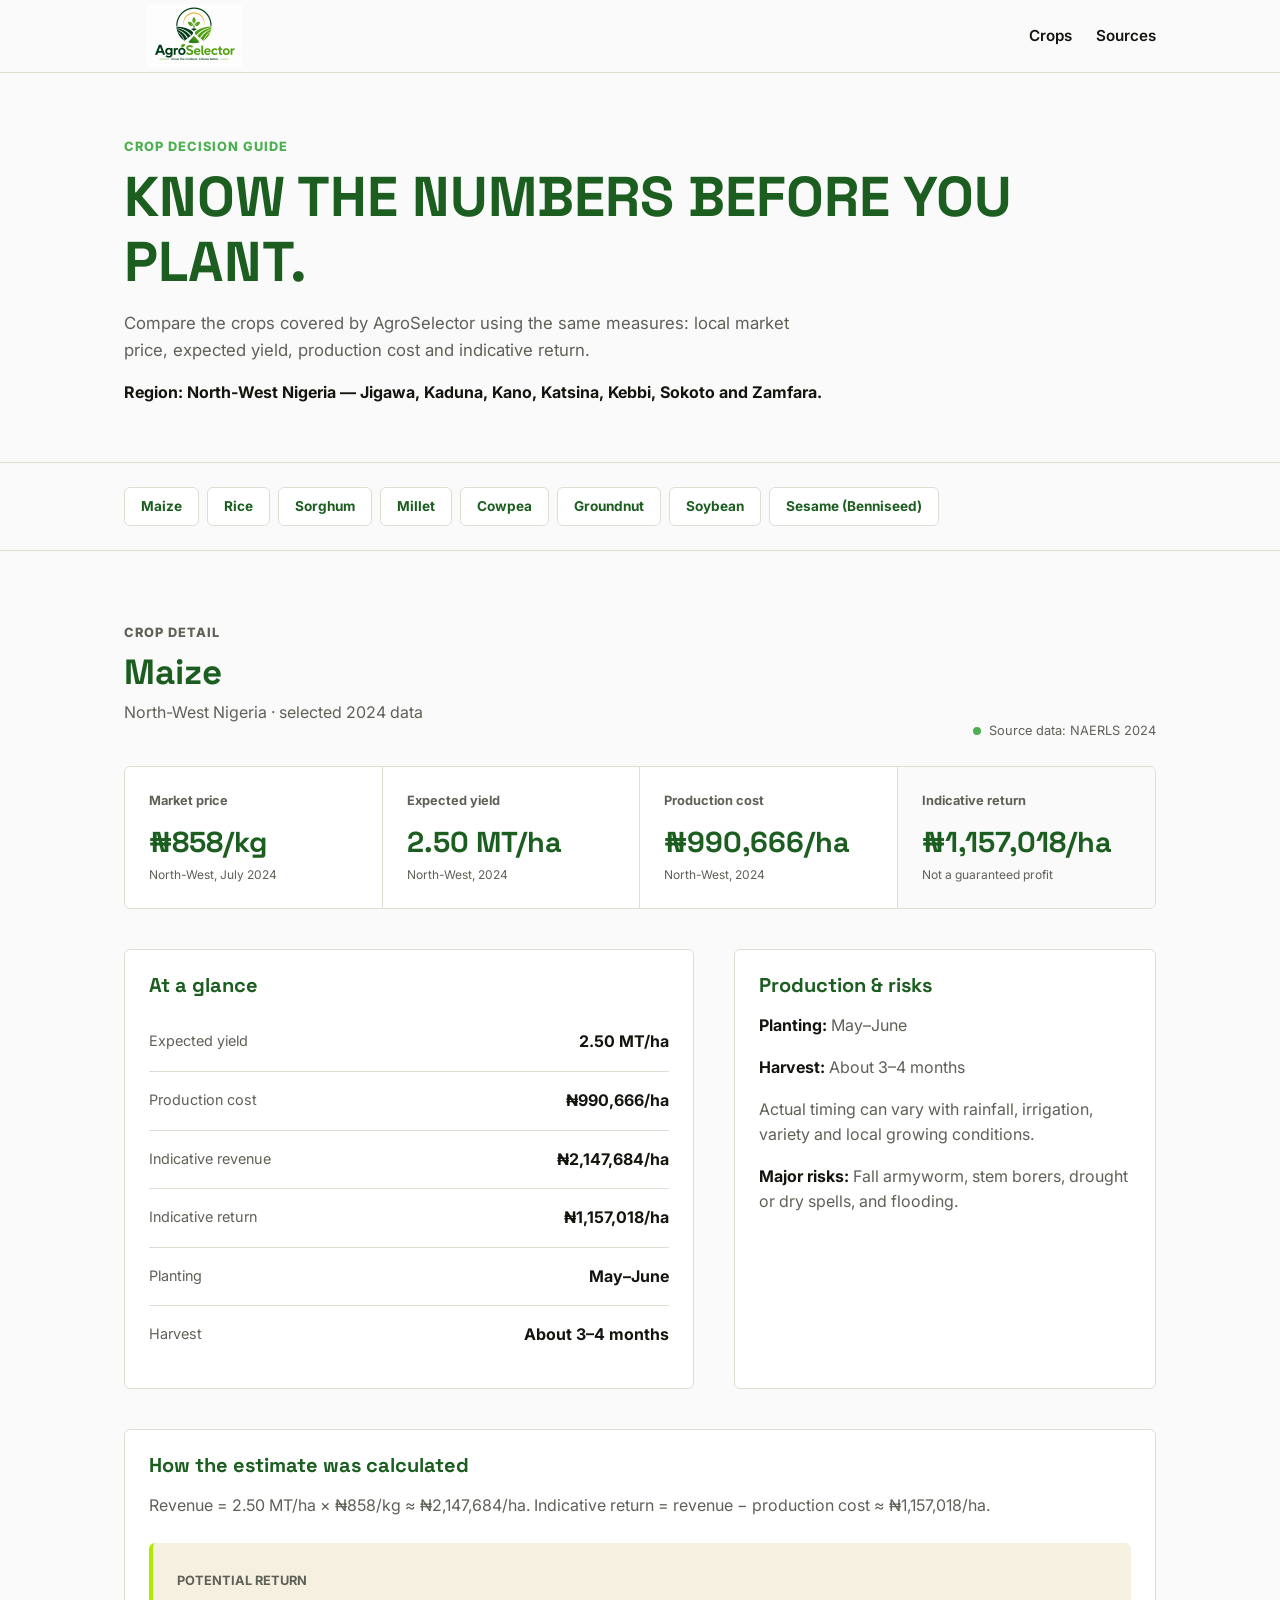
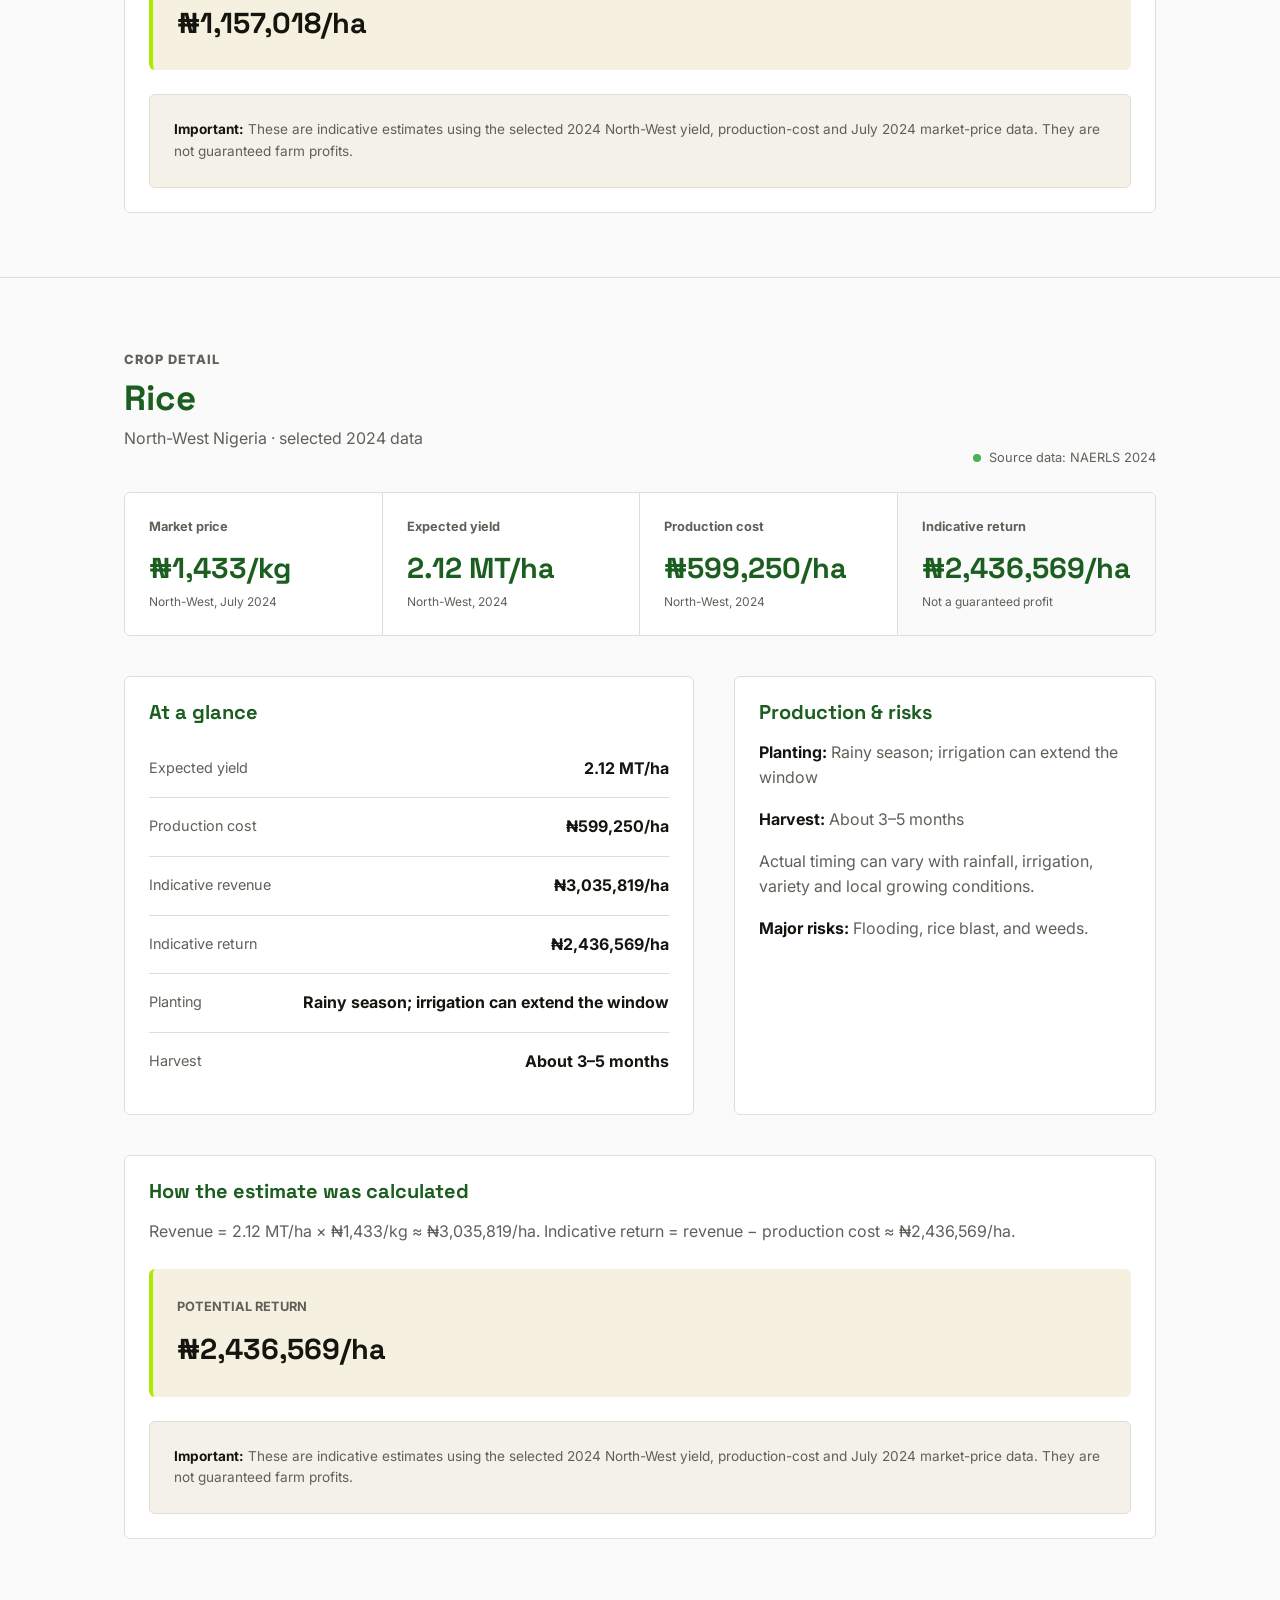
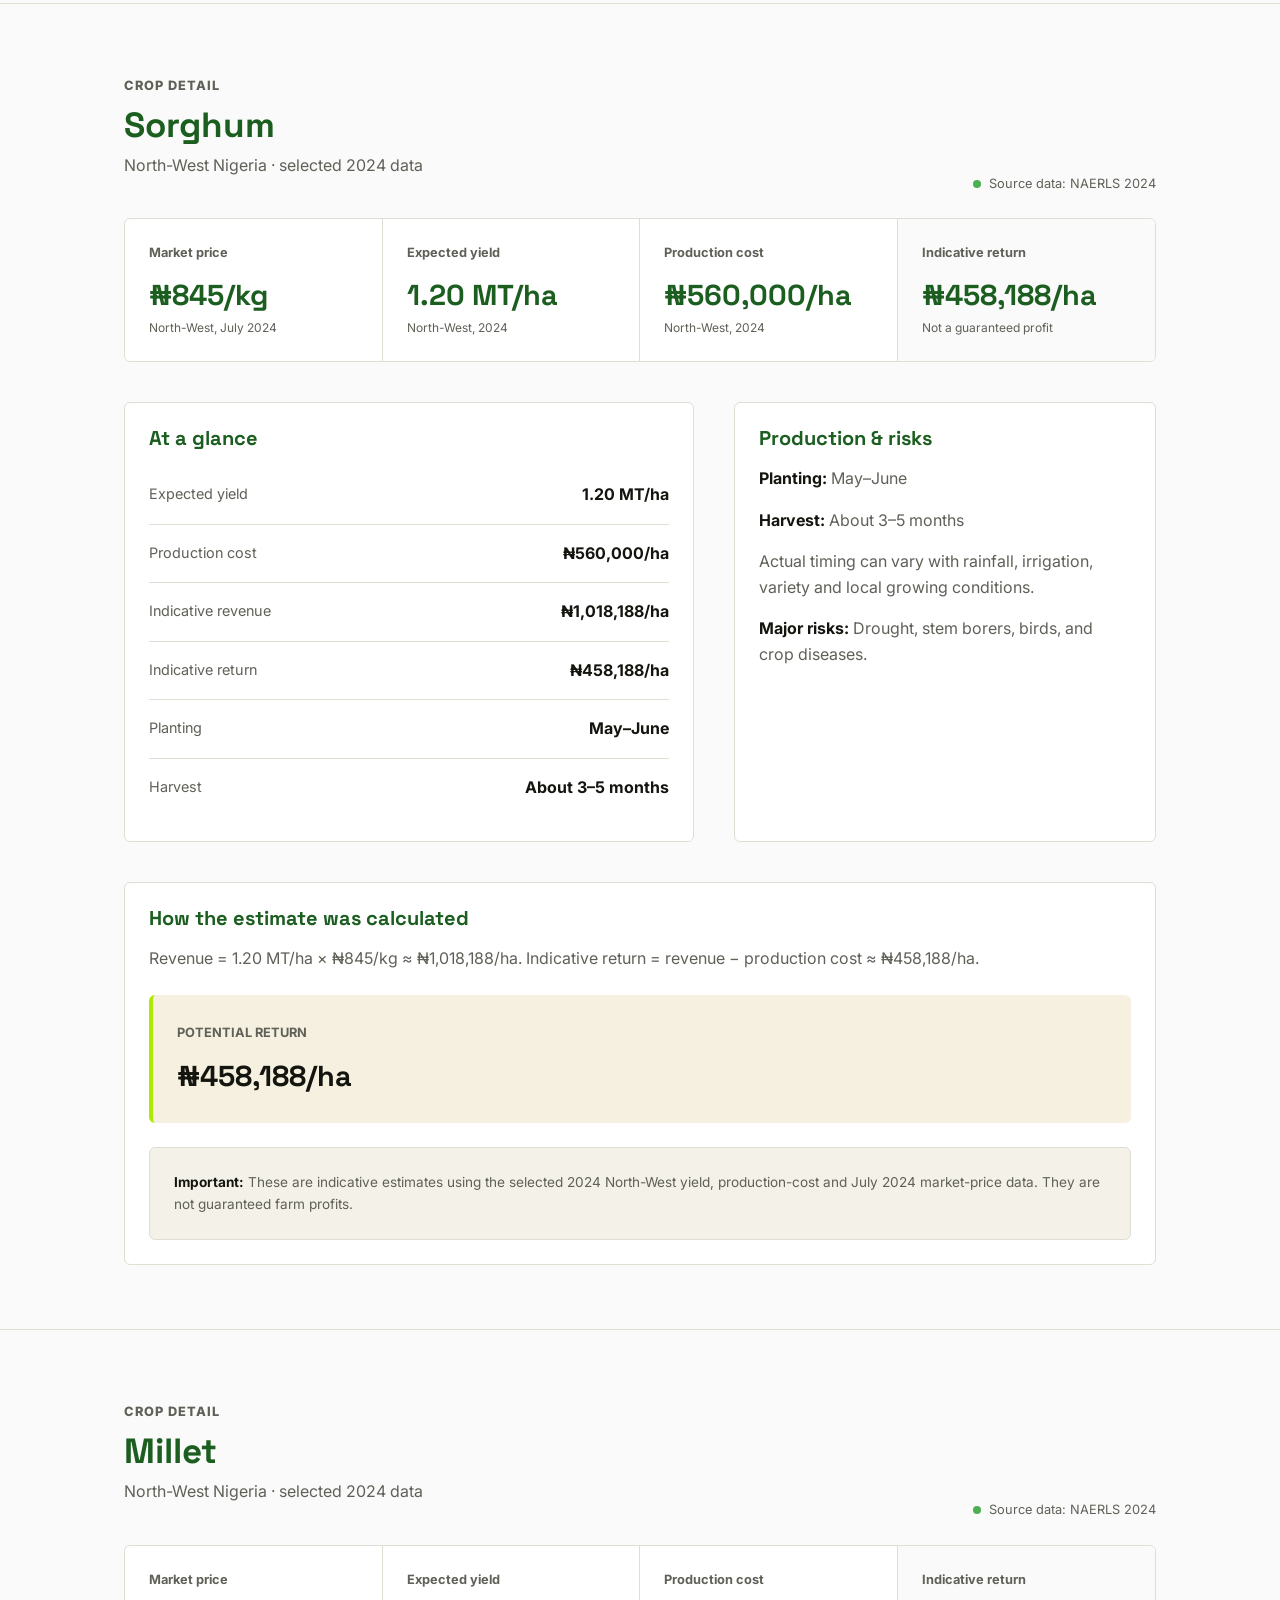
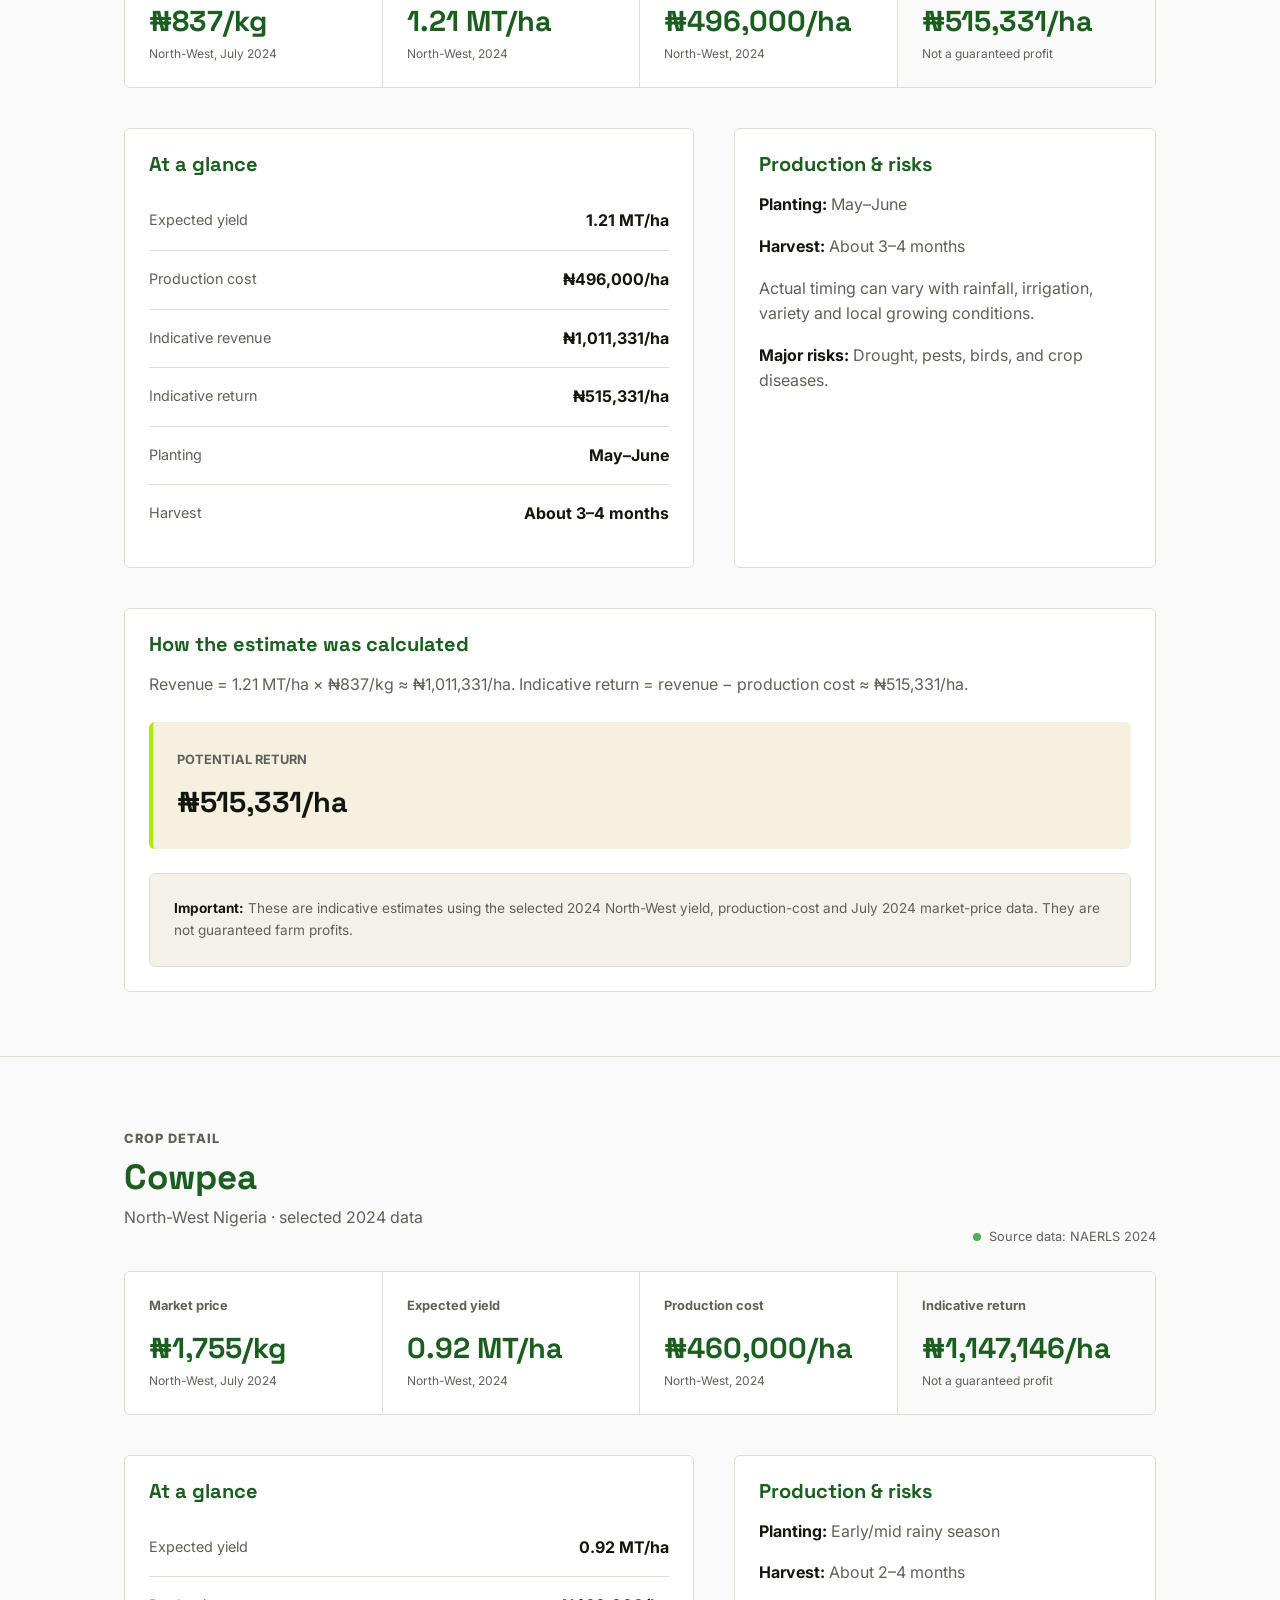
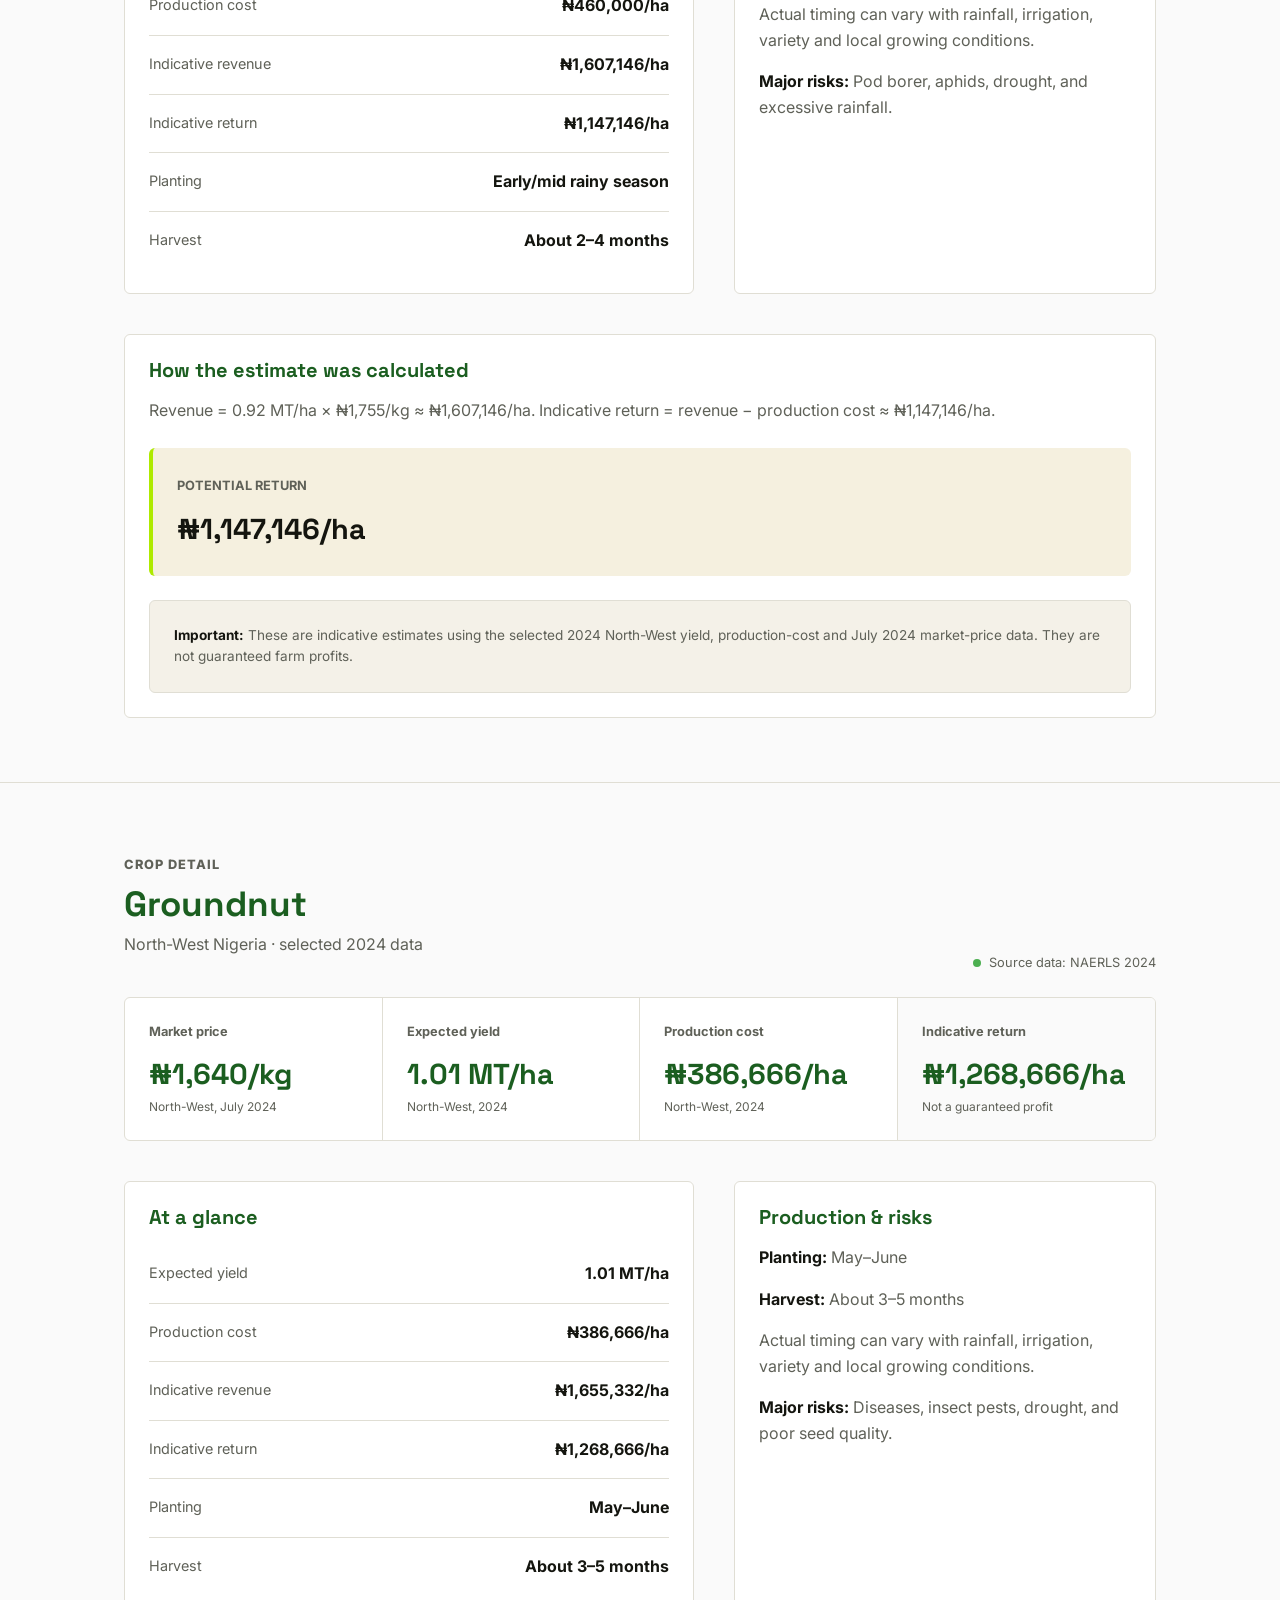
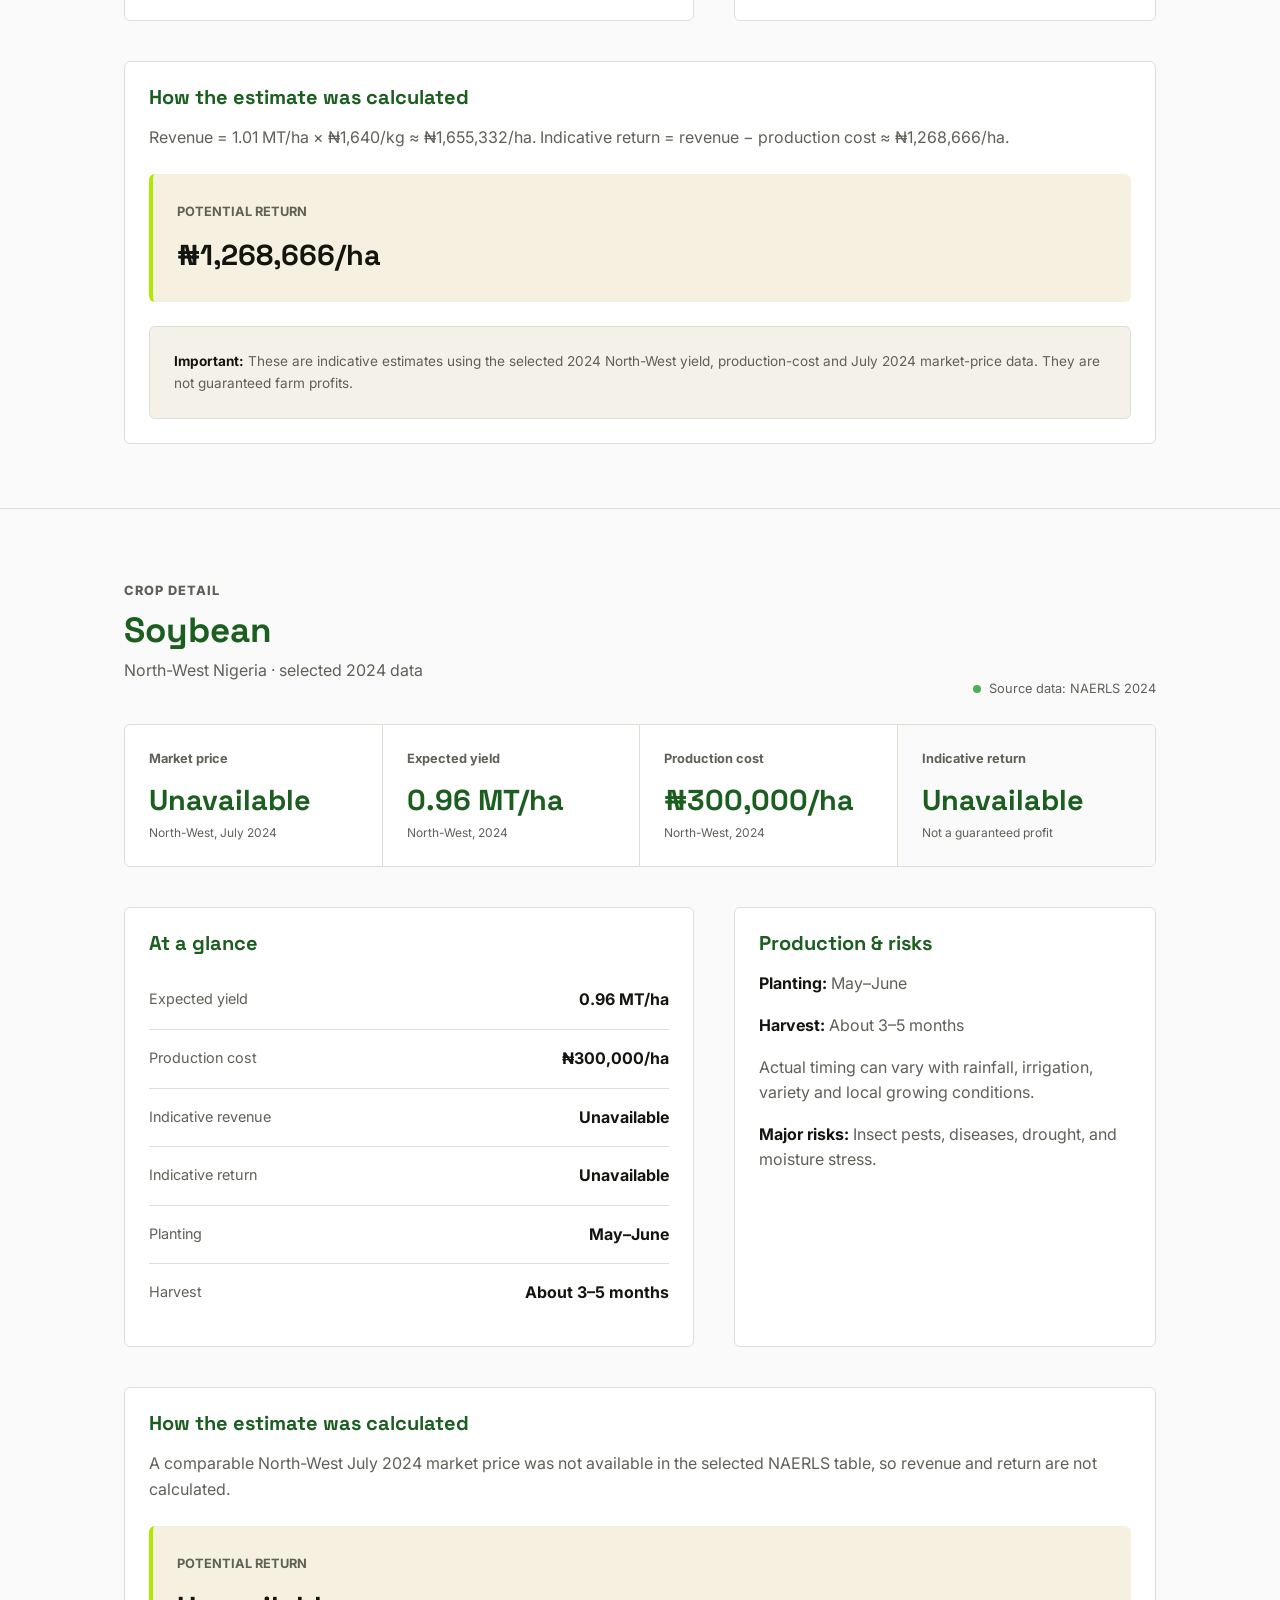
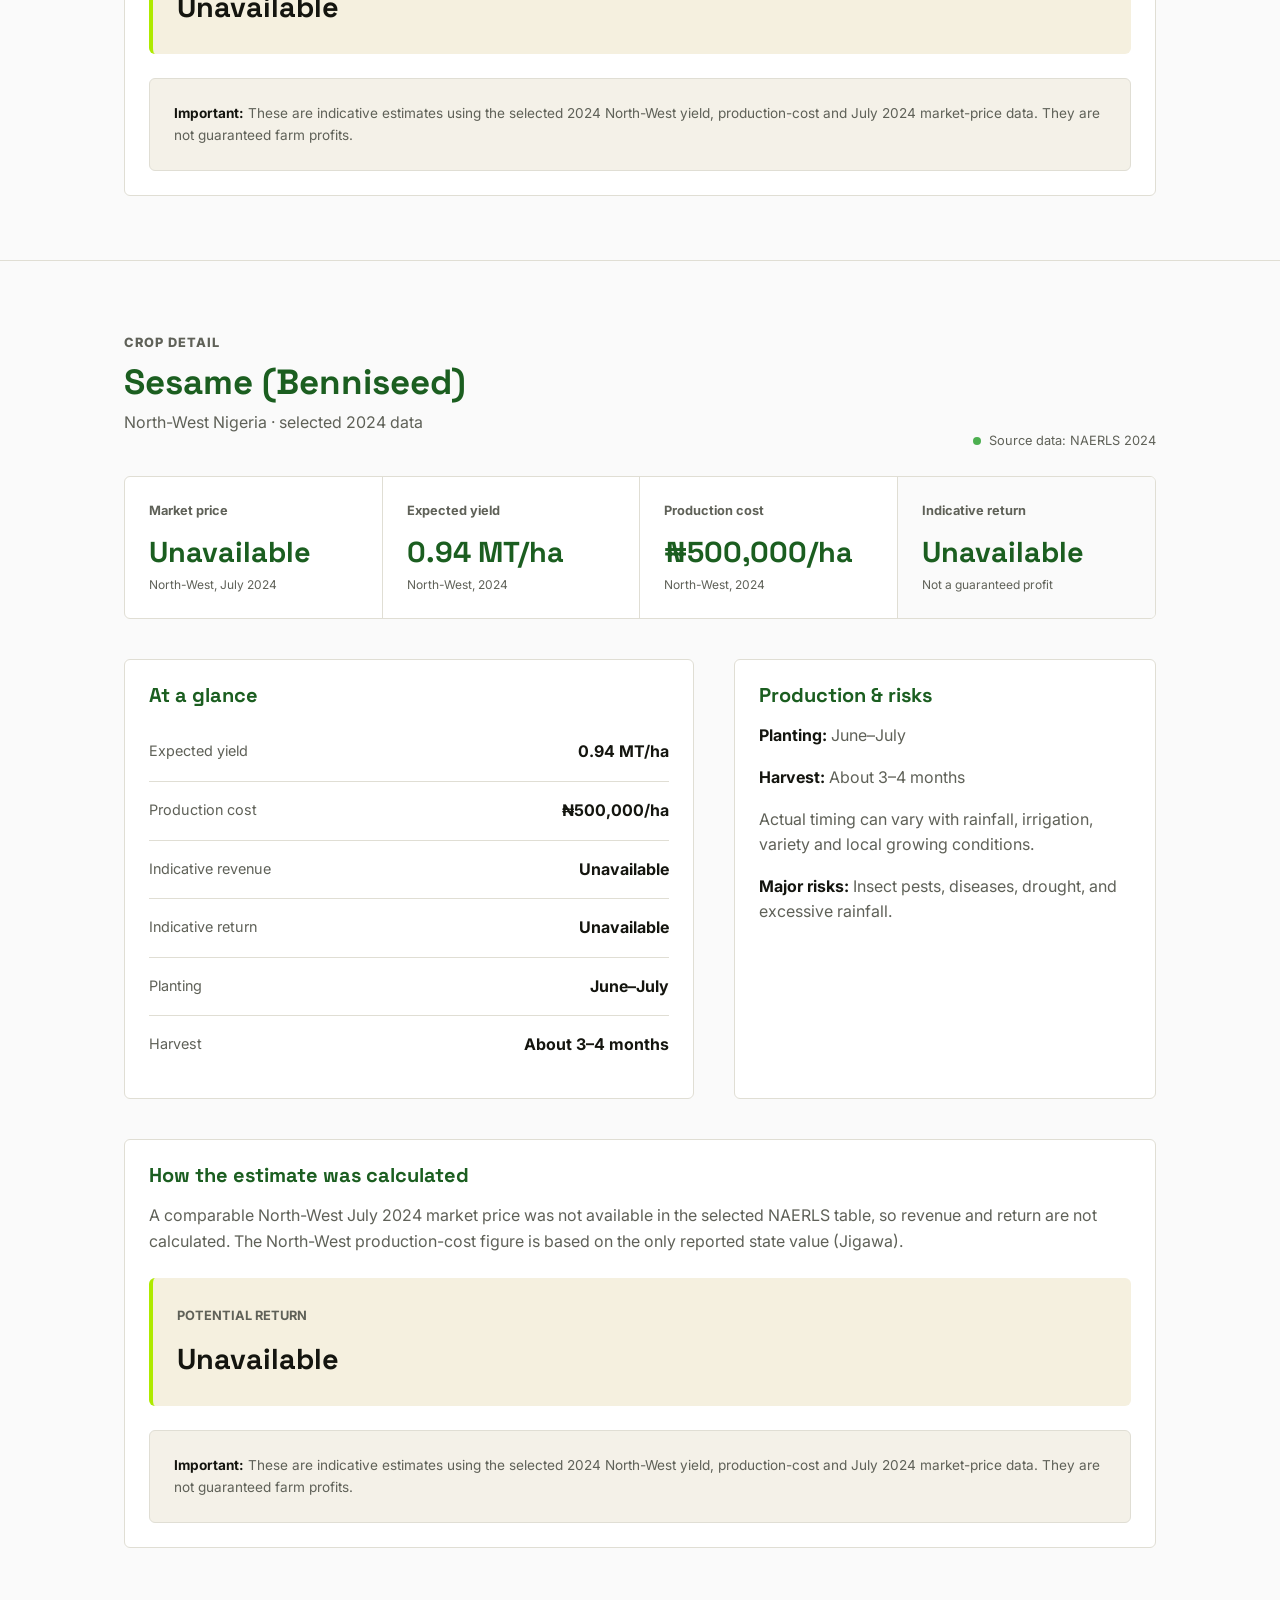
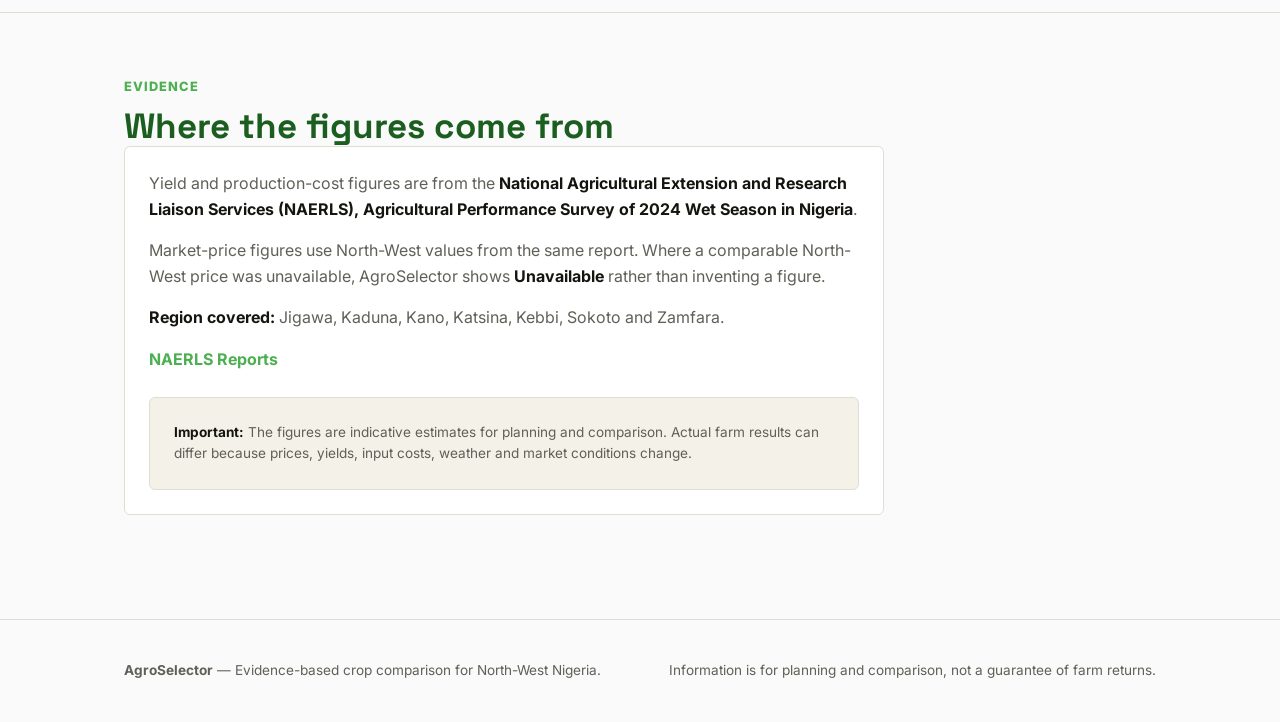
==== commit 33ac1514: "Apply AgroSelect brand system Update the index and crop details pages with the approved palette, typ" ====
--- a/agroselector-crop-details.html
+++ b/agroselector-crop-details.html
@@ -7,7 +7,7 @@
   <meta name="description" content="AgroSelector crop figures for North-West Nigeria: market price, yield, production cost and indicative return.">
   <link rel="preconnect" href="https://fonts.googleapis.com">
   <link rel="preconnect" href="https://fonts.gstatic.com" crossorigin>
-  <link href="https://fonts.googleapis.com/css2?family=Fraunces:wght@500;600;700&family=Public+Sans:wght@400;500;600;700;800&display=swap" rel="stylesheet">
+  <link href="https://fonts.googleapis.com/css2?family=Inter:wght@400;500;600;700&family=Space+Grotesk:wght@500;600;700&display=swap" rel="stylesheet">
   <link rel="stylesheet" href="brand.css">
   <link rel="stylesheet" href="agroselector-detail.css">
   
@@ -17,14 +17,12 @@
 <header class="navbar">
   <div class="navbar-inner">
     <a href="#top" class="logo" aria-label="AgroSelector home">
-      <span class="logo-mark">A</span>
-      <span>AgroSelector</span>
+      <img class="logo-image" src="logo.png" alt="AgroSelector">
     </a>
     <nav class="nav-links" aria-label="Main navigation">
       <a href="#crops">Crops</a>
       <a href="#sources">Sources</a>
     </nav>
-    <img class="logo-image" src="logo.png" alt="AgroSelector logo">
   </div>
 </header>
 
--- a/brand.css
+++ b/brand.css
@@ -16,16 +16,16 @@
 
 :root {
   /* POD BRAND SHEET — DO NOT EDIT */
-  --brand:      #1B4D3E;
-  --brand-dark: #123328;
-  --accent:     #E4A11B;
+  --brand:      #4CAF50;
+  --brand-dark: #1B5E20;
+  --accent:     #FFEB3B;
   --ink:        #14150F;
   --muted:      #5F6158;
-  --paper:      #FBFAF6;
+  --paper:      #FAFAFA;
   --line:       #E0DED4;
 
-  --display: 'Fraunces', Georgia, serif;
-  --body:    'Public Sans', system-ui, sans-serif;
+  --display: 'Space Grotesk', sans-serif;
+  --body:    'Inter', sans-serif;
 
   --s1: 8px;
   --s2: 16px;
@@ -93,15 +93,15 @@
 }
 
 h1 {
-  font-size: clamp(2.2rem, 6vw, 4rem);
+  font-size: 56px;
 }
 
 h2 {
-  font-size: clamp(1.8rem, 4vw, 2.7rem);
+  font-size: 35px;
 }
 
 h3 {
-  font-size: 1.4rem;
+  font-size: 20px;
 }
 
 p {
--- a/agroselector-detail.css
+++ b/agroselector-detail.css
@@ -1,16 +1,16 @@
 
 /* AGROSELECTOR — shared brand variables */
 :root{
-  --brand:#024a35;
-  --brand-dark:#002719;
-  --accent:#d18f0c;
+  --brand:#4CAF50;
+  --brand-dark:#1B5E20;
+  --accent:#FFEB3B;
   --ink:#14150F;
-  --muted:#2d3707;
-  --paper:#f5e8b7;
+  --muted:#5F6158;
+  --paper:#FAFAFA;
   --line:#E0DED4;
 
-  --display:'Fraunces', Georgia, serif;
-  --body:'Public Sans', system-ui, sans-serif;
+  --display:'Space Grotesk', sans-serif;
+  --body:'Inter', sans-serif;
 
   --s1:8px; --s2:16px; --s3:24px;
   --s4:40px; --s5:64px; --s6:96px;
@@ -27,8 +27,6 @@
   color:var(--ink);
   font-family:var(--body);
   line-height:1.6;
-  background-color:rgba(15, 138, 1, 0.957);
-
 }
 a{color:var(--brand);text-decoration:none}
 a:hover{color:var(--brand-dark)}
@@ -39,13 +37,14 @@
   font-family:var(--display);
   line-height:1.15;
 }
-h1{font-size:clamp(2.2rem,6vw,4rem)}
-h2{font-size:clamp(1.8rem,4vw,2.7rem)}
-h3{font-size:1.4rem}
+h1{font-size:56px}
+h2{font-size:35px}
+h3{font-size:20px}
 p{margin:0 0 var(--s2)}
 .wrap{max-width:var(--wrap);margin:0 auto;padding:0 var(--s3)}
 
 .navbar{
+  color: #1B5E20;
   position:sticky;top:0;z-index:10;
   background:var(--paper);
   border-bottom:1px solid var(--line);
@@ -58,12 +57,8 @@
   display:flex;align-items:center;gap:var(--s1);
   color:var(--brand-dark);font-family:var(--display);font-size:1.5rem;font-weight:700;
 }
-.logo-image{width:100px;height:54px;object-fit:contain}
-.logo-mark{
-  width:38px;height:38px;border:2px solid var(--brand);border-radius:50%;
-  display:grid;place-items:center;color:var(--brand);font-size:1.2rem;
-}
-.logo span{color:var(--brand)}
+.logo-image{width:140px;height:64px;object-fit:contain}
+.logo-mark{display:none}
 .nav-links{display:flex;align-items:center;gap:var(--s3)}
 .nav-links a{color:var(--ink);font-size:.95rem;font-weight:600}
 
@@ -155,7 +150,7 @@
 
 .return-box{
   margin-top:var(--s3);padding:var(--s3);
-  background:#F5F0DF;border-left:4px solid var(--accent);
+  background:#F5F0DF;border-left:4px solid #AEEA00;
   border-radius:var(--radius);
 }
 .return-label{
@@ -207,6 +202,8 @@
 @media(max-width:480px){
   .wrap{padding:0 var(--s2)}
   .navbar-inner{padding:0 var(--s2)}
+  h1{font-size:40px}
+  h2{font-size:30px}
   .decision-panel{grid-template-columns:1fr}
   .metric{border-right:0!important;border-bottom:1px solid var(--line)!important}
   .metric:last-child{border-bottom:0!important}
